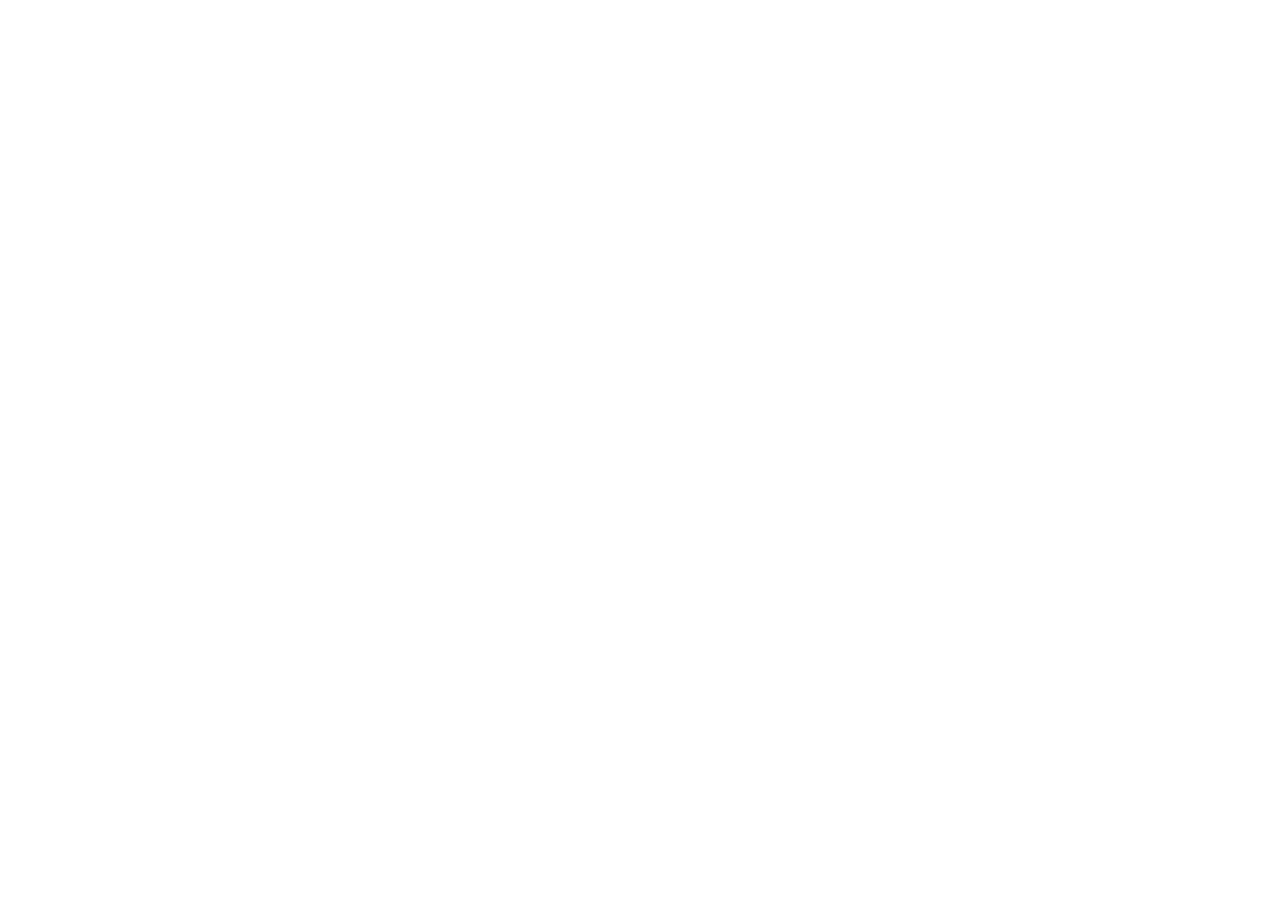
==== static/index.html @ f9558fd7 "first commit" ====
<!DOCTYPE html>
<html lang="en">
    <head>
        <meta charset="UTF-8">
        <meta http-equiv="X-UA-Compatible" content="IE=edge">
        <meta name="viewport" content="width=device-width, initial-scale=1.0">
        <title>Document</title>
    </head>
    <body>
        
    </body>
</html>
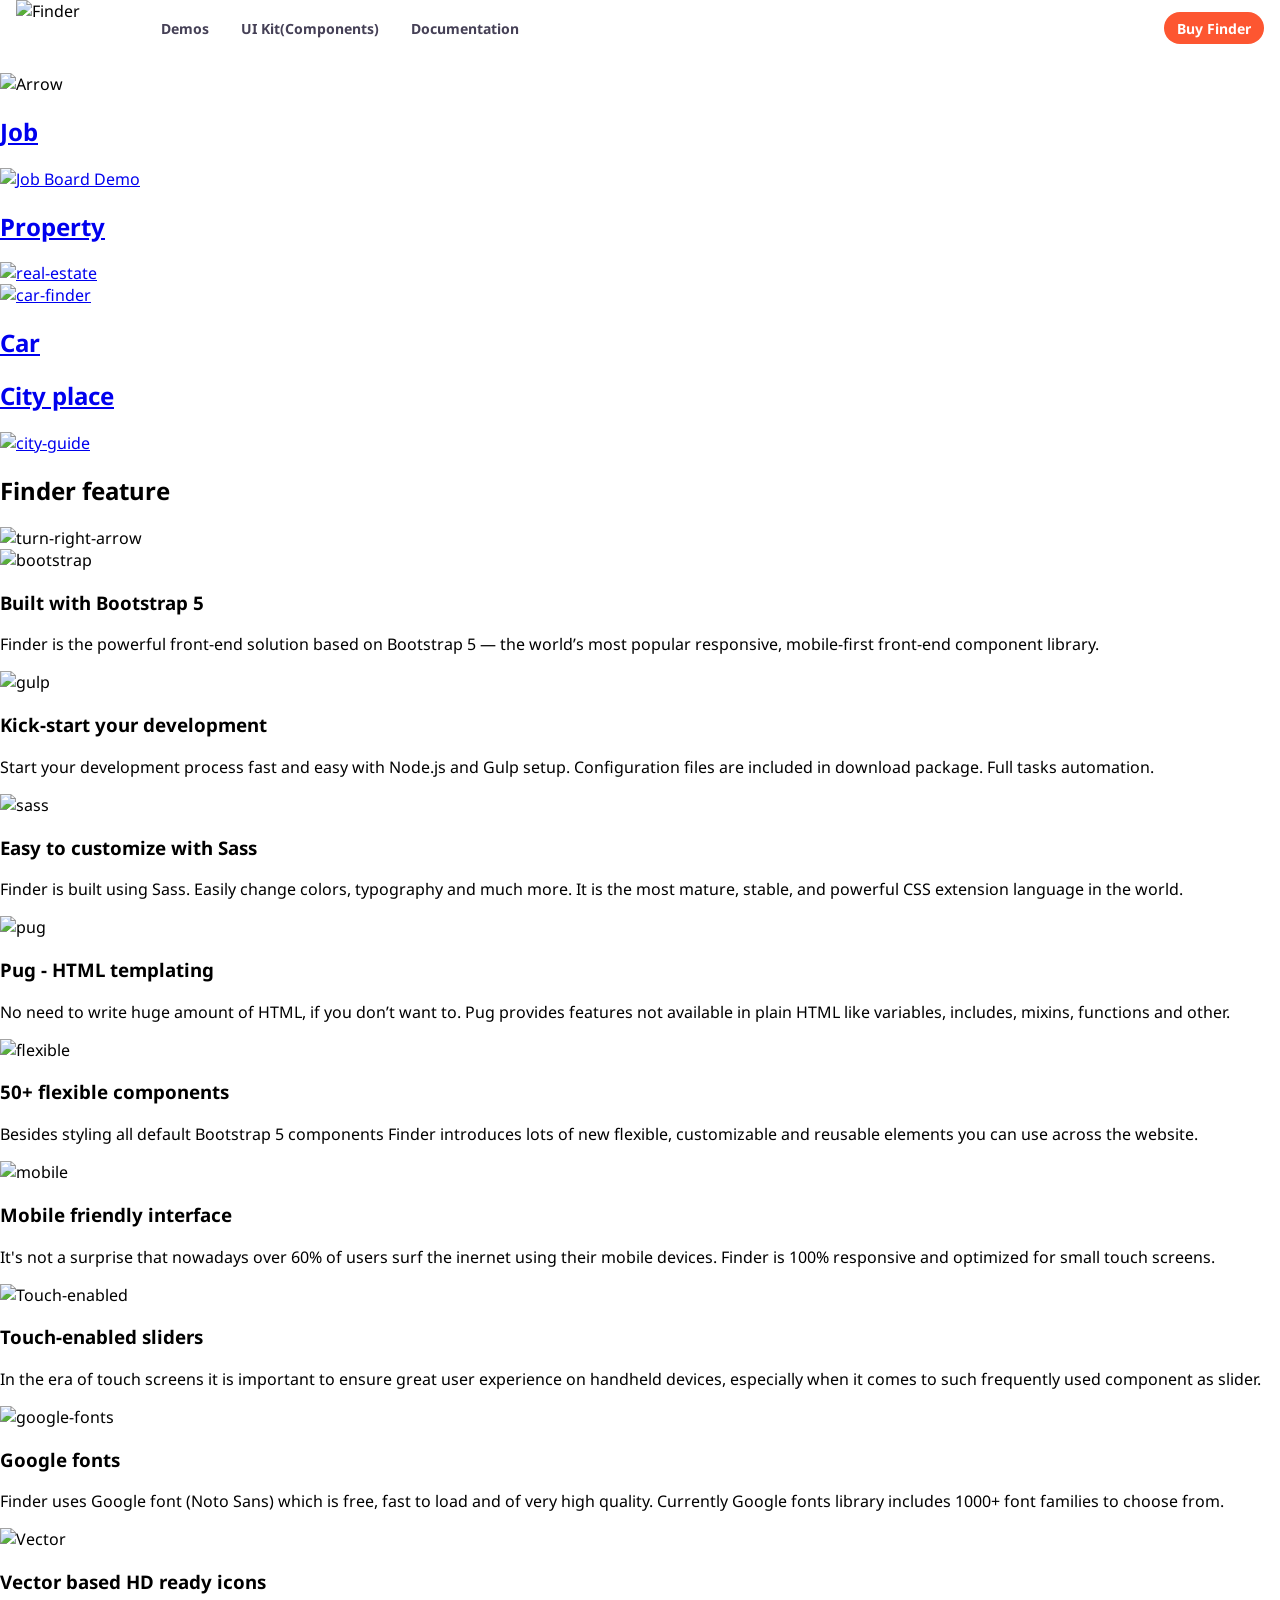
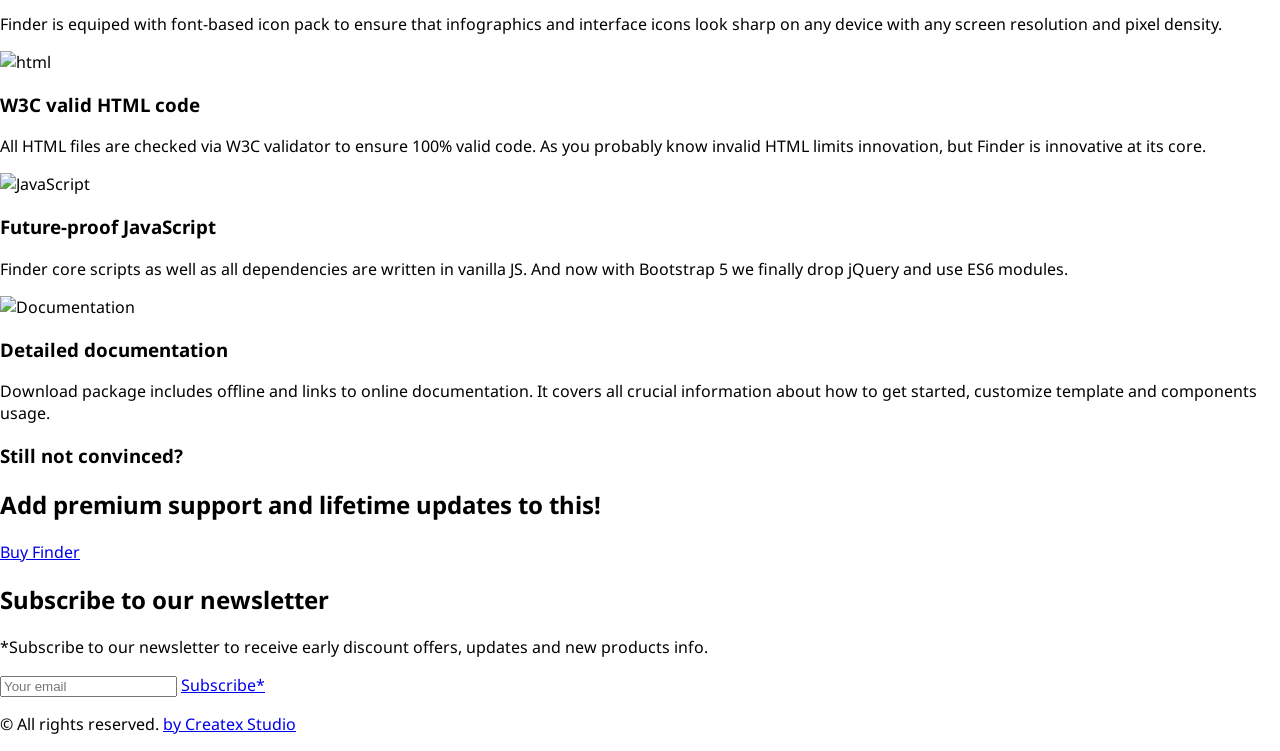
==== commit 05791435: "nav set-up" ====
--- a/static/index.html
+++ b/static/index.html
@@ -4,9 +4,231 @@
         <meta charset="UTF-8">
         <meta http-equiv="X-UA-Compatible" content="IE=edge">
         <meta name="viewport" content="width=device-width, initial-scale=1.0">
-        <title>Document</title>
+        <link rel="preconnect" href="https://fonts.googleapis.com">
+        <link rel="preconnect" href="https://fonts.gstatic.com" crossorigin>
+        <link href="https://fonts.googleapis.com/css2?family=Noto+Sans:ital,wght@0,400;0,700;1,400;1,700&display=swap" rel="stylesheet">
+        <script src="https://kit.fontawesome.com/ac881f5f39.js" crossorigin="anonymous"></script>
+        <link rel="stylesheet" href="style.css">
+        <script src="script\finder.js"></script>
+        <title>finder.createx.studio</title>
     </head>
     <body>
-        
+        <header>
+            <img class="d-block" src="https://finder.createx.studio/img/logo/logo-dark.svg" width="116" alt="Finder">
+            <nav>
+                <ul>
+                    <li>
+                        <a href="#">Demos</a>
+                    </li>
+
+                    <li>
+                        <a href="#">UI Kit(Components)</a>
+                    </li>
+
+                    <li>
+                        <a href="#">Documentation</a>
+                    </li>
+                </ul>
+                <a class="finder-btn" href="#"><i class="fa fa-shopping-cart"></i> Buy Finder</a>
+            </nav>
+        </header>
+        <main>
+            <section>
+                <h1>
+                    Find your ideal
+                </h1>
+                <div>
+                    <img src="https://finder.createx.studio/img/intro/swirly-arrow.svg" width="120" alt="Arrow">
+                </div>
+                <a href="#">
+                    <div>
+                        <h2><i class="fa fa-briefcase"></i> Job</h2>
+                        <div>
+                            <img src="https://finder.createx.studio/img/intro/demos/job-board.png" alt="Job Board Demo">
+                        </div>
+                    </div>
+                </a>
+            
+                <a href="#">
+                    <div>
+                        <h2><i class="fa fa-building"></i> Property</h2>
+                        <div>
+                            <img src="https://finder.createx.studio/img/intro/demos/real-estate.png" alt="real-estate">
+                        </div>
+                    </div>
+                </a>
+
+                <a href="#">
+                    <div>
+                        <div>
+                            <img src="https://finder.createx.studio/img/intro/demos/car-finder.png" alt="car-finder">
+                        </div>
+                        <h2><i class="fa fa-car-side"></i> Car</h2>
+                    </div>
+                </a>
+
+                <a href="#">
+                    <div>
+                        <h2><i class="fa fa-map-marker-alt"></i> City place</h2>
+                        <div>
+                            <img src="https://finder.createx.studio/img/intro/demos/city-guide.png" alt="city-guide">
+                        </div>
+                    </div>
+                </a>
+            </section>
+
+            <section>
+                <div>
+                    <h2>Finder feature</h2>
+                    <img src="https://finder.createx.studio/img/intro/turn-right-arrow.svg" alt="turn-right-arrow">
+                </div>
+
+                <div>
+                    <img src="https://finder.createx.studio/img/intro/features/bootstrap.png" alt="bootstrap">
+                    <h3>Built with Bootstrap 5</h3>
+                    <p>
+                        Finder is the powerful front-end solution based on Bootstrap 5 — 
+                        the world’s most popular responsive, mobile-first front-end component library.
+                    </p>
+                </div>
+
+                <div>
+                    <img src="https://finder.createx.studio/img/intro/features/gulp.png" alt="gulp">
+                    <h3>Kick-start your development</h3>
+                    <p>
+                        Start your development process fast and easy with Node.js and 
+                        Gulp setup. Configuration files are included in download package. 
+                        Full tasks automation.
+                    </p>
+                </div>
+
+                <div>
+                    <img src="https://finder.createx.studio/img/intro/features/sass.png" alt="sass">
+                    <h3>Easy to customize with Sass</h3>
+                    <p>
+                        Finder is built using Sass. Easily change colors, 
+                        typography and much more. It is the most mature, stable, and 
+                        powerful CSS extension language in the world.
+                    </p>
+                </div>
+
+                <div>
+                    <img src="https://finder.createx.studio/img/intro/features/pug.png" alt="pug">
+                    <h3>Pug - HTML templating</h3>
+                    <p>
+                        No need to write huge amount of HTML, if you don’t want to. 
+                        Pug provides features not 
+                        available in plain HTML like variables, includes, mixins, functions and other.
+                    </p>
+                </div>
+
+                <div>
+                    <img src="https://finder.createx.studio/img/intro/features/components.png" alt="flexible">
+                    <h3>50+ flexible components</h3>
+                    <p>
+                        Besides styling all default Bootstrap 5 components Finder 
+                        introduces lots of new flexible, 
+                        customizable and reusable elements you can use across the website.
+                    </p>
+                </div>
+
+                <div>
+                    <img src="https://finder.createx.studio/img/intro/features/mobile.png" alt="mobile">
+                    <h3>Mobile friendly interface</h3>
+                    <p>
+                        It's not a surprise that nowadays over 60% of users surf the inernet using their mobile devices. 
+                        Finder is 100% responsive and optimized for small touch screens.
+                    </p>
+                </div>
+
+                <div>
+                    <img src="https://finder.createx.studio/img/intro/features/touch.png" alt="Touch-enabled">
+                    <h3>Touch-enabled sliders</h3>
+                    <p>
+                        In the era of touch screens it is important to 
+                        ensure great user experience on handheld devices, 
+                        especially when it comes to such frequently used component as slider.
+                    </p>
+                </div>
+
+                <div>
+                    <img src="https://finder.createx.studio/img/intro/features/google-fonts.png" alt="google-fonts">
+                    <h3>Google fonts</h3>
+                    <p>
+                        Finder uses Google font (Noto Sans) which is free, fast to load and of very high quality. 
+                        Currently Google fonts library includes 1000+ font families to choose from.
+                    </p>
+                </div>
+
+                <div>
+                    <img src="https://finder.createx.studio/img/intro/features/vector.png" alt="Vector">
+                    <h3>Vector based HD ready icons</h3>
+                    <p>
+                        Finder is equiped with font-based icon pack to ensure that 
+                        infographics and interface icons look sharp on any device with any 
+                        screen resolution and pixel density.
+                    </p>
+                </div>
+
+                <div>
+                    <img src="https://finder.createx.studio/img/intro/features/html.png" alt="html">
+                    <h3>W3C valid HTML code</h3>
+                    <p>
+                        All HTML files are checked via W3C validator to ensure 100% valid code. 
+                        As you probably know invalid HTML limits innovation, 
+                        but Finder is innovative at its core.
+                    </p>
+                </div>
+
+                <div>
+                    <img src="https://finder.createx.studio/img/intro/features/js.png" alt="JavaScript">
+                    <h3>Future-proof JavaScript</h3>
+                    <p>
+                        Finder core scripts as well as all dependencies are written in vanilla JS. 
+                        And now with Bootstrap 5 we finally drop jQuery and use ES6 modules.
+                    </p>
+                </div>
+
+                <div>
+                    <img src="https://finder.createx.studio/img/intro/features/docs.png" alt="Documentation">
+                    <h3>Detailed documentation</h3>
+                    <p>
+                        Download package includes offline and links to online documentation. 
+                        It covers all crucial information about how to get started, 
+                        customize template and components usage.
+                    </p>
+                </div>
+            </section>
+            <div>
+                <h3>
+                    Still not convinced?
+                </h3>
+                <h2>
+                    Add premium support and lifetime updates to this!
+                </h2>
+                <a href="#">
+                    Buy Finder
+                </a>
+            </div>
+        </main>
+        <footer>
+            <div>
+                <h2>
+                    Subscribe to our newsletter
+                </h2>
+                <p>
+                    *Subscribe to our newsletter to receive early discount offers, 
+                    updates and new products info.
+                </p>
+                <div>
+                    <i class="fi-mail"></i>
+                    <input type="email" placeholder="Your email">
+                    <a href="#">Subscribe*</a>
+                </div>
+                <p>
+                    © All rights reserved. <a href="#">by Createx Studio</a> 
+                </p>
+            </div>
+        </footer>
     </body>
 </html>
--- a/static/style.css
+++ b/static/style.css
@@ -0,0 +1,61 @@
+html {
+  font-family: "Noto Sans", sans-serif;
+}
+
+body {
+  margin: 0;
+}
+
+header {
+  width: 100%;
+  height: 3.5rem;
+  display: flex;
+  background-color: white;
+  top: 0;
+  position: fixed;
+}
+
+header .d-block {
+  margin-left: 1rem;
+}
+
+nav {
+  width: inherit;
+  height: inherit;
+  display: flex;
+  justify-content: space-between;
+  align-items: center;
+}
+
+nav ul {
+  list-style: none;
+  display: flex;
+  flex-direction: row;
+  align-items: center;
+  margin-bottom: 0;
+  margin-top: 0;
+  gap: 2rem;
+}
+
+nav li {
+  text-decoration: none;
+  font-size: .875rem;
+  font-weight: bold;
+}
+
+nav li a {
+  text-decoration: none;
+  color: #454056;
+}
+
+nav .finder-btn {
+  text-decoration: none;
+  margin-right: 1rem;
+  border: 0px solid;
+  background-color: #fd5631;
+  color: white;
+  padding: 0.4rem 0.8rem;
+  border-radius: 1rem;
+  font-size: 0.875rem;
+  font-weight: bold;
+}
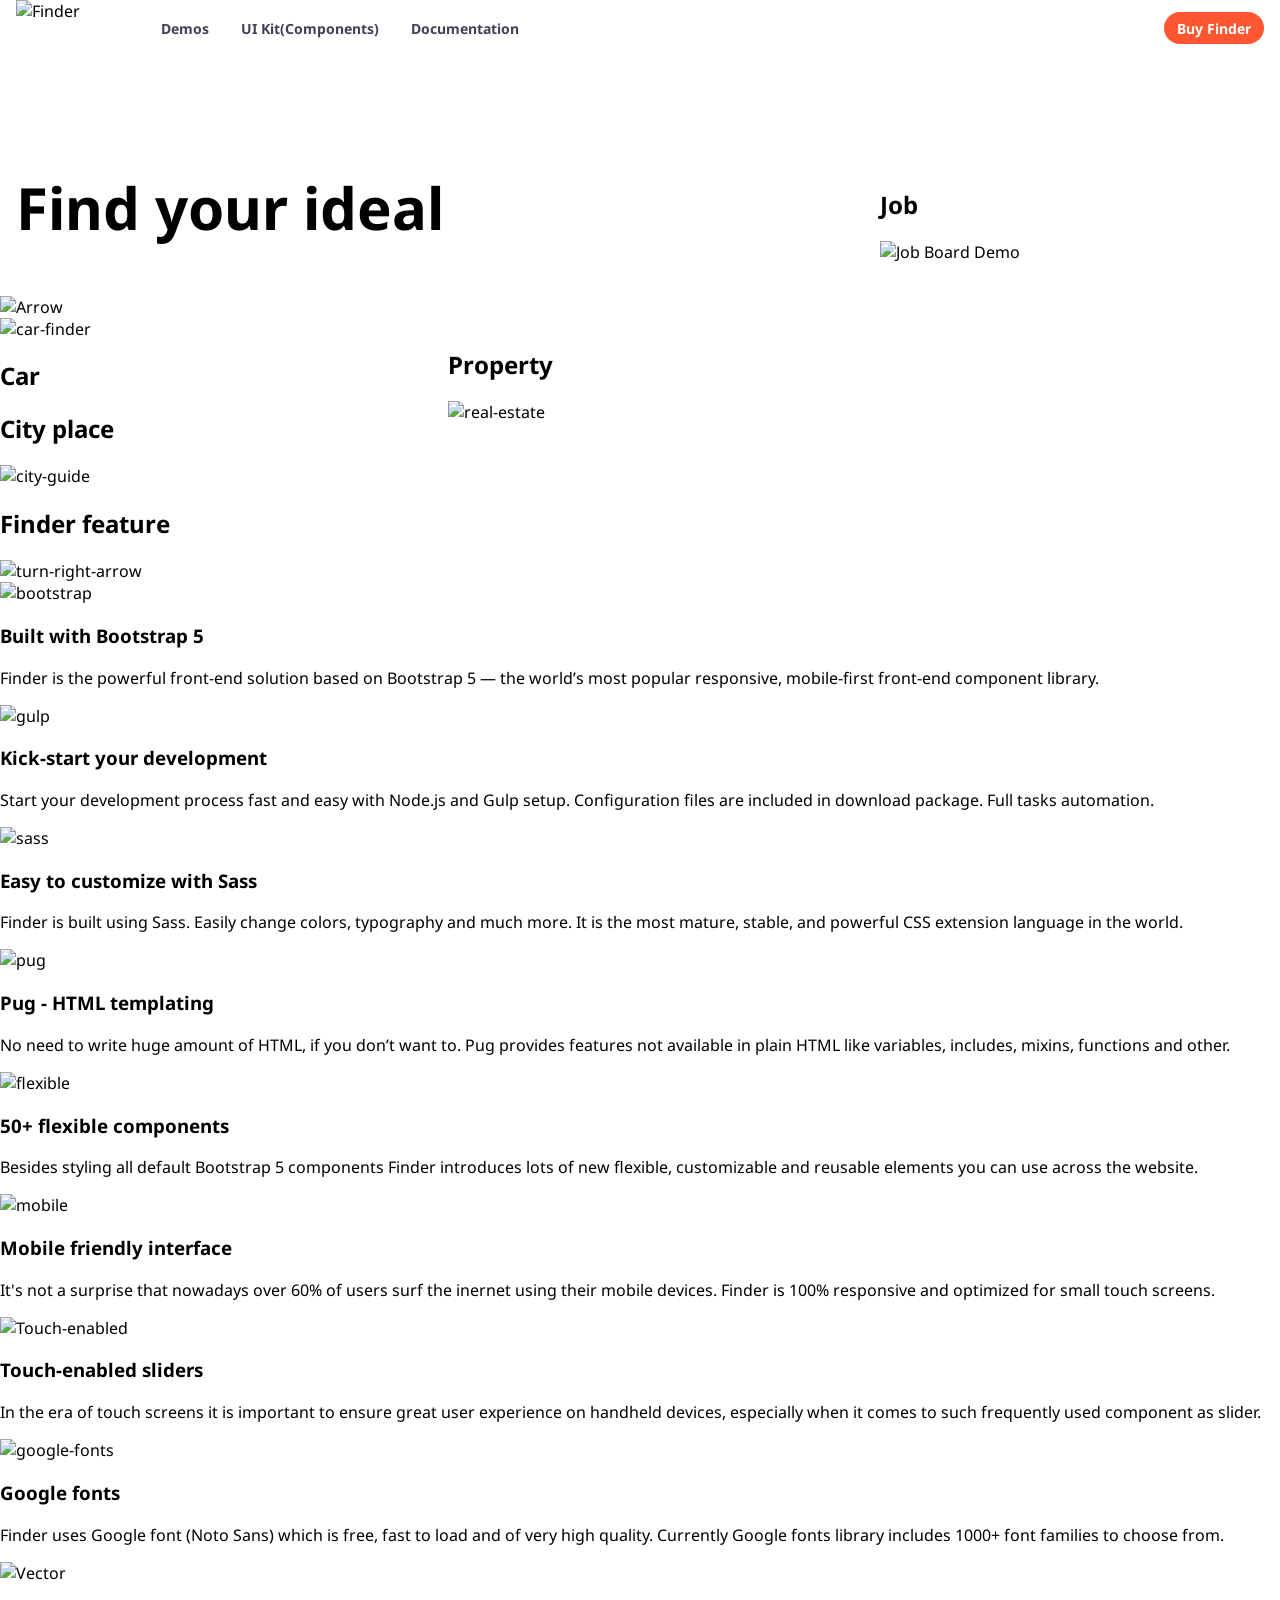
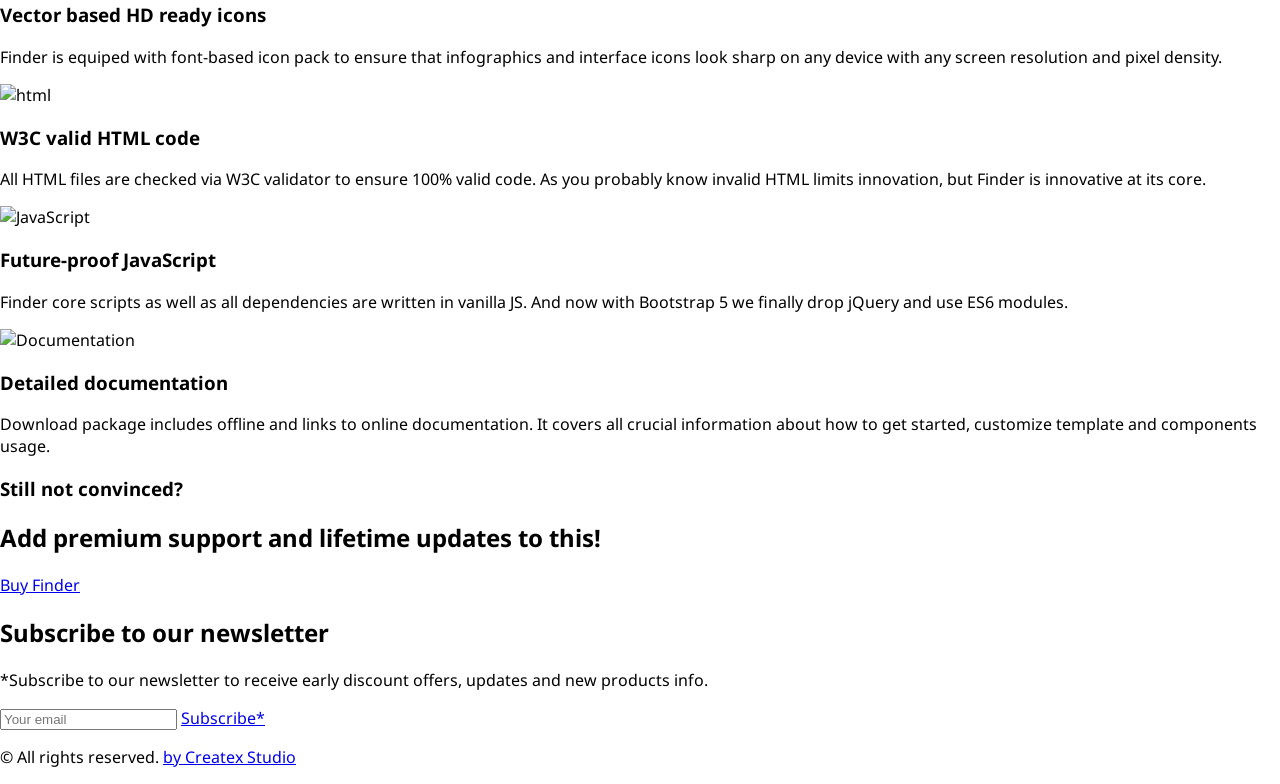
==== commit 3f0c2be1: "layout work" ====
--- a/static/index.html
+++ b/static/index.html
@@ -33,48 +33,48 @@
             </nav>
         </header>
         <main>
-            <section>
-                <h1>
-                    Find your ideal
-                </h1>
-                <div>
-                    <img src="https://finder.createx.studio/img/intro/swirly-arrow.svg" width="120" alt="Arrow">
-                </div>
-                <a href="#">
+            <section class="features">
+               
+
+                <div class="top">
                     <div>
+                        <h1>
+                            Find your ideal
+                        </h1>
+                        <img src="https://finder.createx.studio/img/intro/swirly-arrow.svg" width="120" alt="Arrow">
+                    </div>
+                    
+                    
+                    <div class="card" id="card-relative">
                         <h2><i class="fa fa-briefcase"></i> Job</h2>
                         <div>
                             <img src="https://finder.createx.studio/img/intro/demos/job-board.png" alt="Job Board Demo">
                         </div>
-                    </div>
-                </a>
+
+                        <div class="card" id="card-absolute">
+                            <h2><i class="fa fa-building"></i> Property</h2>
+                            <div>
+                                <img src="https://finder.createx.studio/img/intro/demos/real-estate.png" alt="real-estate">
+                            </div>
+                        </div>
+                    </div>
+
+                </div>
+
+                <div class="card">
+                    <div>
+                        <img src="https://finder.createx.studio/img/intro/demos/car-finder.png" alt="car-finder">
+                    </div>
+                    <h2><i class="fa fa-car-side"></i> Car</h2>
+                </div>
             
-                <a href="#">
+                <div class="card">
+                    <h2><i class="fa fa-map-marker-alt"></i> City place</h2>
                     <div>
-                        <h2><i class="fa fa-building"></i> Property</h2>
-                        <div>
-                            <img src="https://finder.createx.studio/img/intro/demos/real-estate.png" alt="real-estate">
-                        </div>
-                    </div>
-                </a>
-
-                <a href="#">
-                    <div>
-                        <div>
-                            <img src="https://finder.createx.studio/img/intro/demos/car-finder.png" alt="car-finder">
-                        </div>
-                        <h2><i class="fa fa-car-side"></i> Car</h2>
-                    </div>
-                </a>
-
-                <a href="#">
-                    <div>
-                        <h2><i class="fa fa-map-marker-alt"></i> City place</h2>
-                        <div>
-                            <img src="https://finder.createx.studio/img/intro/demos/city-guide.png" alt="city-guide">
-                        </div>
-                    </div>
-                </a>
+                        <img src="https://finder.createx.studio/img/intro/demos/city-guide.png" alt="city-guide">
+                    </div>
+                </div>
+
             </section>
 
             <section>
--- a/static/style.css
+++ b/static/style.css
@@ -13,6 +13,7 @@
   background-color: white;
   top: 0;
   position: fixed;
+  z-index: 999;
 }
 
 header .d-block {
@@ -59,3 +60,40 @@
   font-size: 0.875rem;
   font-weight: bold;
 }
+
+.features {
+  margin-top: 3.5rem;
+}
+
+.features h1 {
+  font-weight: 700;
+  font-size: calc(1.475rem + 2.7vw);
+  padding-top: 4rem;
+  padding-left: 1rem;
+}
+
+.features .top {
+  display: flex;
+  flex-direction: row;
+  justify-content: space-between;
+}
+
+.features .card {
+  width: 25rem;
+}
+
+.features .card img {
+  width: 100%;
+}
+
+.features #card-relative {
+  position: relative;
+  padding-top: 7rem;
+}
+
+.features #card-absolute {
+  width: 31rem !important;
+  position: absolute;
+  top: 17rem;
+  right: 21rem;
+}
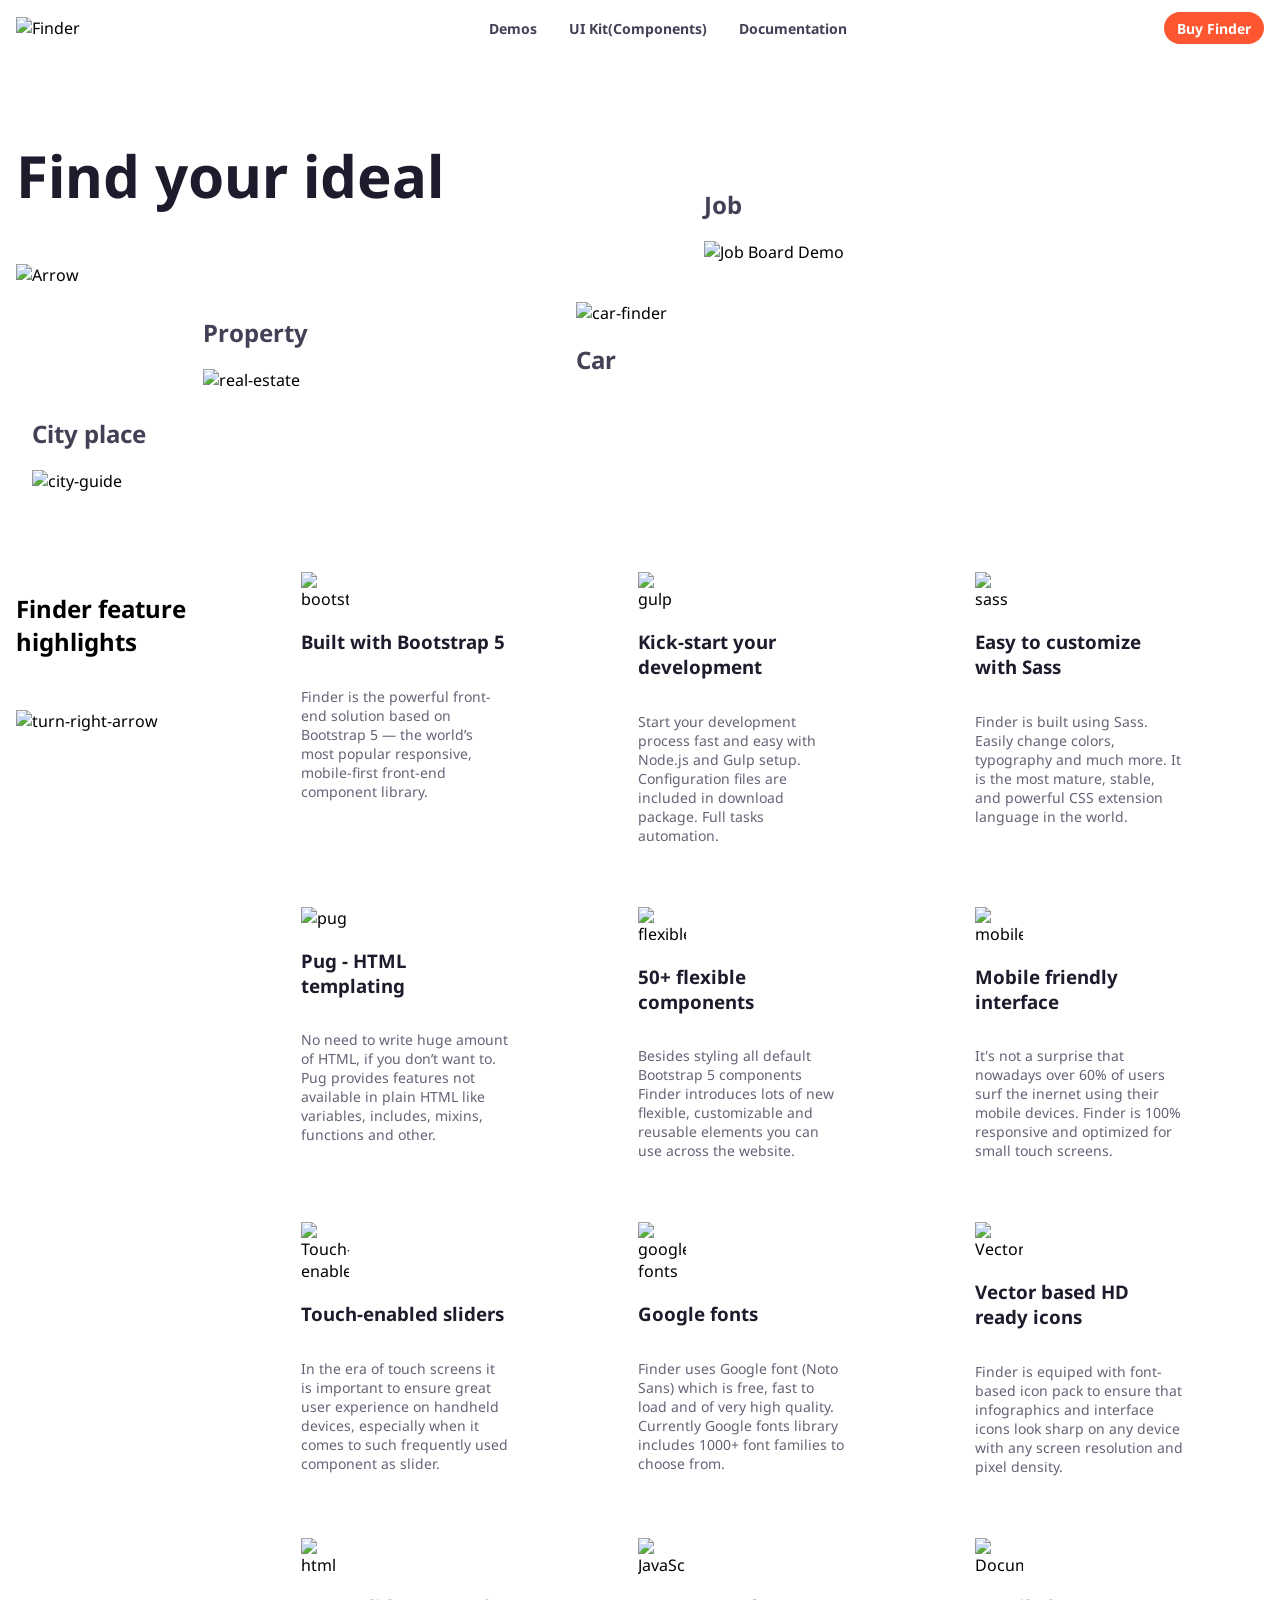
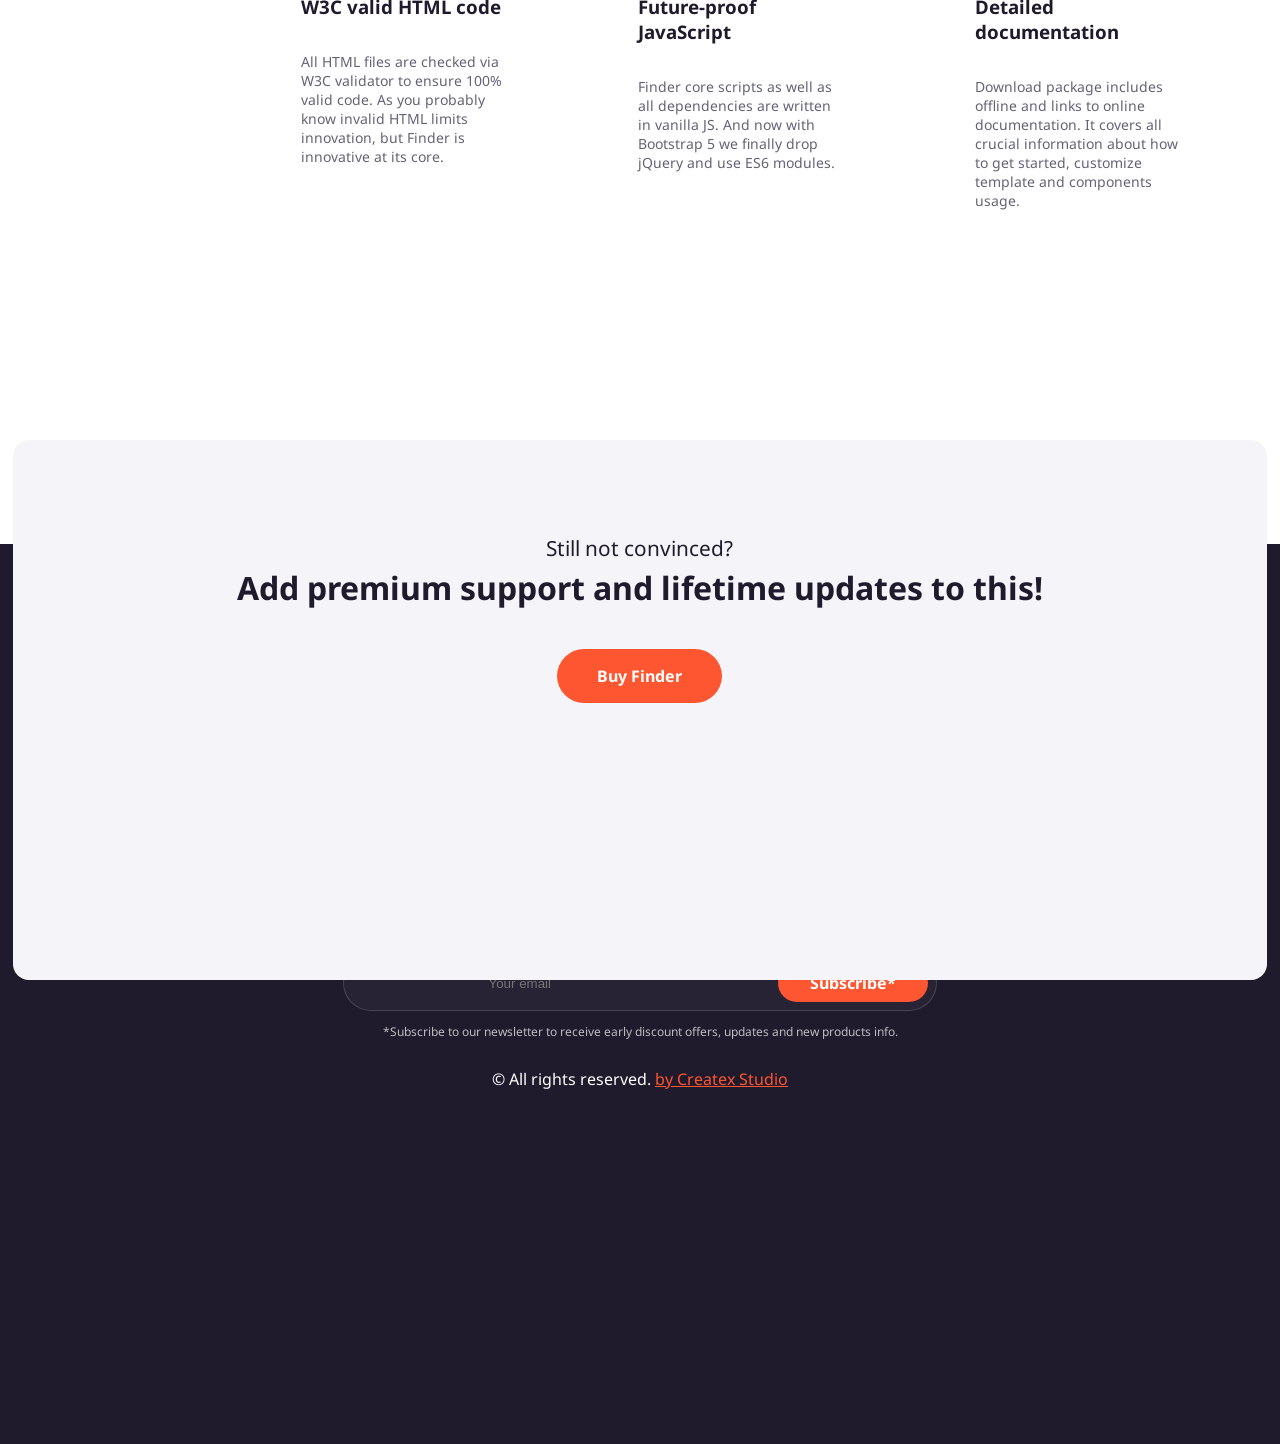
==== commit bbe99c34: "layout work completed" ====
--- a/static/index.html
+++ b/static/index.html
@@ -14,8 +14,8 @@
     </head>
     <body>
         <header>
-            <img class="d-block" src="https://finder.createx.studio/img/logo/logo-dark.svg" width="116" alt="Finder">
             <nav>
+                <img class="d-block" src="https://finder.createx.studio/img/logo/logo-dark.svg" width="116" alt="Finder">
                 <ul>
                     <li>
                         <a href="#">Demos</a>
@@ -34,10 +34,9 @@
         </header>
         <main>
             <section class="features">
-               
 
                 <div class="top">
-                    <div>
+                    <div class="title">
                         <h1>
                             Find your ideal
                         </h1>
@@ -58,17 +57,16 @@
                             </div>
                         </div>
                     </div>
-
-                </div>
-
-                <div class="card">
+                </div>
+
+                <div class="card" id="car">
                     <div>
                         <img src="https://finder.createx.studio/img/intro/demos/car-finder.png" alt="car-finder">
                     </div>
                     <h2><i class="fa fa-car-side"></i> Car</h2>
                 </div>
             
-                <div class="card">
+                <div class="card" id="city">
                     <h2><i class="fa fa-map-marker-alt"></i> City place</h2>
                     <div>
                         <img src="https://finder.createx.studio/img/intro/demos/city-guide.png" alt="city-guide">
@@ -77,13 +75,14 @@
 
             </section>
 
-            <section>
-                <div>
-                    <h2>Finder feature</h2>
+            <section class="feature-list">
+
+                <div class="ads-intro">
+                    <h2>Finder feature highlights</h2>
                     <img src="https://finder.createx.studio/img/intro/turn-right-arrow.svg" alt="turn-right-arrow">
                 </div>
 
-                <div>
+                <div class="ads">
                     <img src="https://finder.createx.studio/img/intro/features/bootstrap.png" alt="bootstrap">
                     <h3>Built with Bootstrap 5</h3>
                     <p>
@@ -92,7 +91,7 @@
                     </p>
                 </div>
 
-                <div>
+                <div class="ads">
                     <img src="https://finder.createx.studio/img/intro/features/gulp.png" alt="gulp">
                     <h3>Kick-start your development</h3>
                     <p>
@@ -102,7 +101,7 @@
                     </p>
                 </div>
 
-                <div>
+                <div class="ads">
                     <img src="https://finder.createx.studio/img/intro/features/sass.png" alt="sass">
                     <h3>Easy to customize with Sass</h3>
                     <p>
@@ -112,7 +111,7 @@
                     </p>
                 </div>
 
-                <div>
+                <div class="ads">
                     <img src="https://finder.createx.studio/img/intro/features/pug.png" alt="pug">
                     <h3>Pug - HTML templating</h3>
                     <p>
@@ -122,7 +121,7 @@
                     </p>
                 </div>
 
-                <div>
+                <div class="ads">
                     <img src="https://finder.createx.studio/img/intro/features/components.png" alt="flexible">
                     <h3>50+ flexible components</h3>
                     <p>
@@ -132,7 +131,7 @@
                     </p>
                 </div>
 
-                <div>
+                <div class="ads">
                     <img src="https://finder.createx.studio/img/intro/features/mobile.png" alt="mobile">
                     <h3>Mobile friendly interface</h3>
                     <p>
@@ -141,7 +140,7 @@
                     </p>
                 </div>
 
-                <div>
+                <div class="ads">
                     <img src="https://finder.createx.studio/img/intro/features/touch.png" alt="Touch-enabled">
                     <h3>Touch-enabled sliders</h3>
                     <p>
@@ -151,7 +150,7 @@
                     </p>
                 </div>
 
-                <div>
+                <div class="ads">
                     <img src="https://finder.createx.studio/img/intro/features/google-fonts.png" alt="google-fonts">
                     <h3>Google fonts</h3>
                     <p>
@@ -160,7 +159,7 @@
                     </p>
                 </div>
 
-                <div>
+                <div class="ads">
                     <img src="https://finder.createx.studio/img/intro/features/vector.png" alt="Vector">
                     <h3>Vector based HD ready icons</h3>
                     <p>
@@ -170,7 +169,7 @@
                     </p>
                 </div>
 
-                <div>
+                <div class="ads">
                     <img src="https://finder.createx.studio/img/intro/features/html.png" alt="html">
                     <h3>W3C valid HTML code</h3>
                     <p>
@@ -180,7 +179,7 @@
                     </p>
                 </div>
 
-                <div>
+                <div class="ads">
                     <img src="https://finder.createx.studio/img/intro/features/js.png" alt="JavaScript">
                     <h3>Future-proof JavaScript</h3>
                     <p>
@@ -189,7 +188,7 @@
                     </p>
                 </div>
 
-                <div>
+                <div class="ads">
                     <img src="https://finder.createx.studio/img/intro/features/docs.png" alt="Documentation">
                     <h3>Detailed documentation</h3>
                     <p>
@@ -199,33 +198,40 @@
                     </p>
                 </div>
             </section>
-            <div>
-                <h3>
-                    Still not convinced?
-                </h3>
-                <h2>
-                    Add premium support and lifetime updates to this!
-                </h2>
-                <a href="#">
-                    Buy Finder
-                </a>
-            </div>
+            
         </main>
         <footer>
-            <div>
+            <div class="overlay">
+                <div class="content">
+                    <h3>
+                        Still not convinced?
+                    </h3>
+                    <h2>
+                        Add premium support and lifetime updates to this!
+                    </h2>
+                    <a href="#">
+                        <i class="fa fa-shopping-cart"></i>  Buy Finder
+                    </a>
+                </div>
+                
+            </div>
+            <div class="footer-div">
                 <h2>
                     Subscribe to our newsletter
                 </h2>
-                <p>
+                
+                <span class="form">
+                    <i class="far fa-envelope"></i>
+                    <input type="email" placeholder="Your email">
+                    <a href="#">Subscribe*</a>
+                </span>
+
+                <p id="first-paragraph">
                     *Subscribe to our newsletter to receive early discount offers, 
                     updates and new products info.
                 </p>
-                <div>
-                    <i class="fi-mail"></i>
-                    <input type="email" placeholder="Your email">
-                    <a href="#">Subscribe*</a>
-                </div>
-                <p>
+
+                <p id="second-paragraph">
                     © All rights reserved. <a href="#">by Createx Studio</a> 
                 </p>
             </div>
--- a/static/style.css
+++ b/static/style.css
@@ -1,9 +1,18 @@
 html {
   font-family: "Noto Sans", sans-serif;
+  box-sizing: border-box;
 }
 
 body {
   margin: 0;
+}
+
+footer .overlay a, footer .footer-div .form a, nav .finder-btn {
+  border: 0px solid;
+  background-color: #fd5631;
+  color: white;
+  font-weight: bold;
+  text-decoration: none;
 }
 
 header {
@@ -50,15 +59,10 @@
 }
 
 nav .finder-btn {
-  text-decoration: none;
   margin-right: 1rem;
-  border: 0px solid;
-  background-color: #fd5631;
-  color: white;
   padding: 0.4rem 0.8rem;
   border-radius: 1rem;
   font-size: 0.875rem;
-  font-weight: bold;
 }
 
 .features {
@@ -68,8 +72,9 @@
 .features h1 {
   font-weight: 700;
   font-size: calc(1.475rem + 2.7vw);
-  padding-top: 4rem;
-  padding-left: 1rem;
+  padding-top: 2rem;
+  padding-left: 1rem;
+  color: #1f1b2d;
 }
 
 .features .top {
@@ -78,22 +83,181 @@
   justify-content: space-between;
 }
 
-.features .card {
-  width: 25rem;
+.features .top .title img {
+  padding-left: 1rem;
 }
 
 .features .card img {
   width: 100%;
+}
+
+.features .card i {
+  color: orangered !important;
+}
+
+.features .card h2 {
+  color: #454056;
 }
 
 .features #card-relative {
   position: relative;
   padding-top: 7rem;
+  width: 45%;
 }
 
 .features #card-absolute {
-  width: 31rem !important;
+  width: 110%;
   position: absolute;
-  top: 17rem;
-  right: 21rem;
-}
+  top: 15rem;
+  right: 77%;
+}
+
+.features #car {
+  float: right;
+  width: 55% !important;
+  padding-top: 1rem;
+}
+
+.features #city {
+  padding-left: 2rem;
+  padding-top: 7rem;
+  width: 40%;
+}
+
+.feature-list {
+  display: grid;
+  grid-template-columns: 21% auto auto auto;
+  grid-gap: 3rem 2rem;
+  padding-top: 5rem;
+  width: 100%;
+}
+
+.feature-list .ads {
+  display: flex;
+  flex-direction: column;
+  width: 13rem;
+}
+
+.feature-list .ads h3 {
+  color: #1F1B2D;
+}
+
+.feature-list .ads p {
+  color: #666276;
+  font-size: 14px;
+}
+
+.feature-list .ads img {
+  width: 3rem;
+}
+
+.feature-list .ads-intro {
+  grid-row: 1/5;
+}
+
+.feature-list .ads-intro h2 {
+  font-weight: 700;
+  padding-left: 1rem;
+}
+
+.feature-list .ads-intro img {
+  padding-left: 1rem;
+  padding-top: 2rem;
+}
+
+footer {
+  height: 100vh;
+  width: 100%;
+  background-color: #1F1B2D;
+  text-align: center;
+  color: white;
+  position: relative;
+  margin-top: 20rem;
+}
+
+footer .footer-div {
+  display: flex;
+  flex-direction: column;
+  justify-content: center;
+  padding-top: 35vh;
+  align-items: center;
+}
+
+footer .footer-div h2 {
+  font-size: 2rem;
+}
+
+footer .footer-div .form {
+  border: 1px solid;
+  border-radius: 2.5rem;
+  padding: 0.5rem;
+  width: 45%;
+  display: flex;
+  justify-content: space-between;
+  align-items: center;
+  background-color: rgba(255, 255, 255, 0.04);
+  border-color: rgba(255, 255, 255, 0.15);
+}
+
+footer .footer-div .form input {
+  padding: .5rem 3rem;
+  background-color: transparent;
+  border: none;
+}
+
+footer .footer-div .form i {
+  color: rgba(255, 255, 255, 0.15);
+  font-size: 1.375rem;
+  padding-left: 1rem;
+}
+
+footer .footer-div .form a {
+  padding: 0.5rem 2rem;
+  border-radius: 3rem;
+}
+
+footer .footer-div #first-paragraph {
+  font-size: 0.75rem;
+  opacity: .7;
+  width: 47%;
+}
+
+footer .footer-div #second-paragraph a {
+  color: #fd5631;
+  text-decoration: underline;
+}
+
+footer .overlay {
+  position: absolute;
+  background-color: #f5f4f8;
+  width: 98%;
+  margin-left: 1%;
+  height: 60%;
+  bottom: 29rem;
+  border-radius: 1rem;
+  line-height: 2.5rem;
+}
+
+footer .overlay h3 {
+  color: #1F1B2D;
+  font-size: 1.3rem;
+  font-weight: normal;
+  margin: 0;
+}
+
+footer .overlay h2 {
+  color: #1F1B2D;
+  font-size: 2rem;
+  margin-top: 0;
+  margin-bottom: 3rem;
+}
+
+footer .overlay a {
+  padding: 1rem 2.5rem;
+  border-radius: 5rem;
+  margin-top: 1rem;
+}
+
+footer .overlay .content {
+  padding-top: 7%;
+}
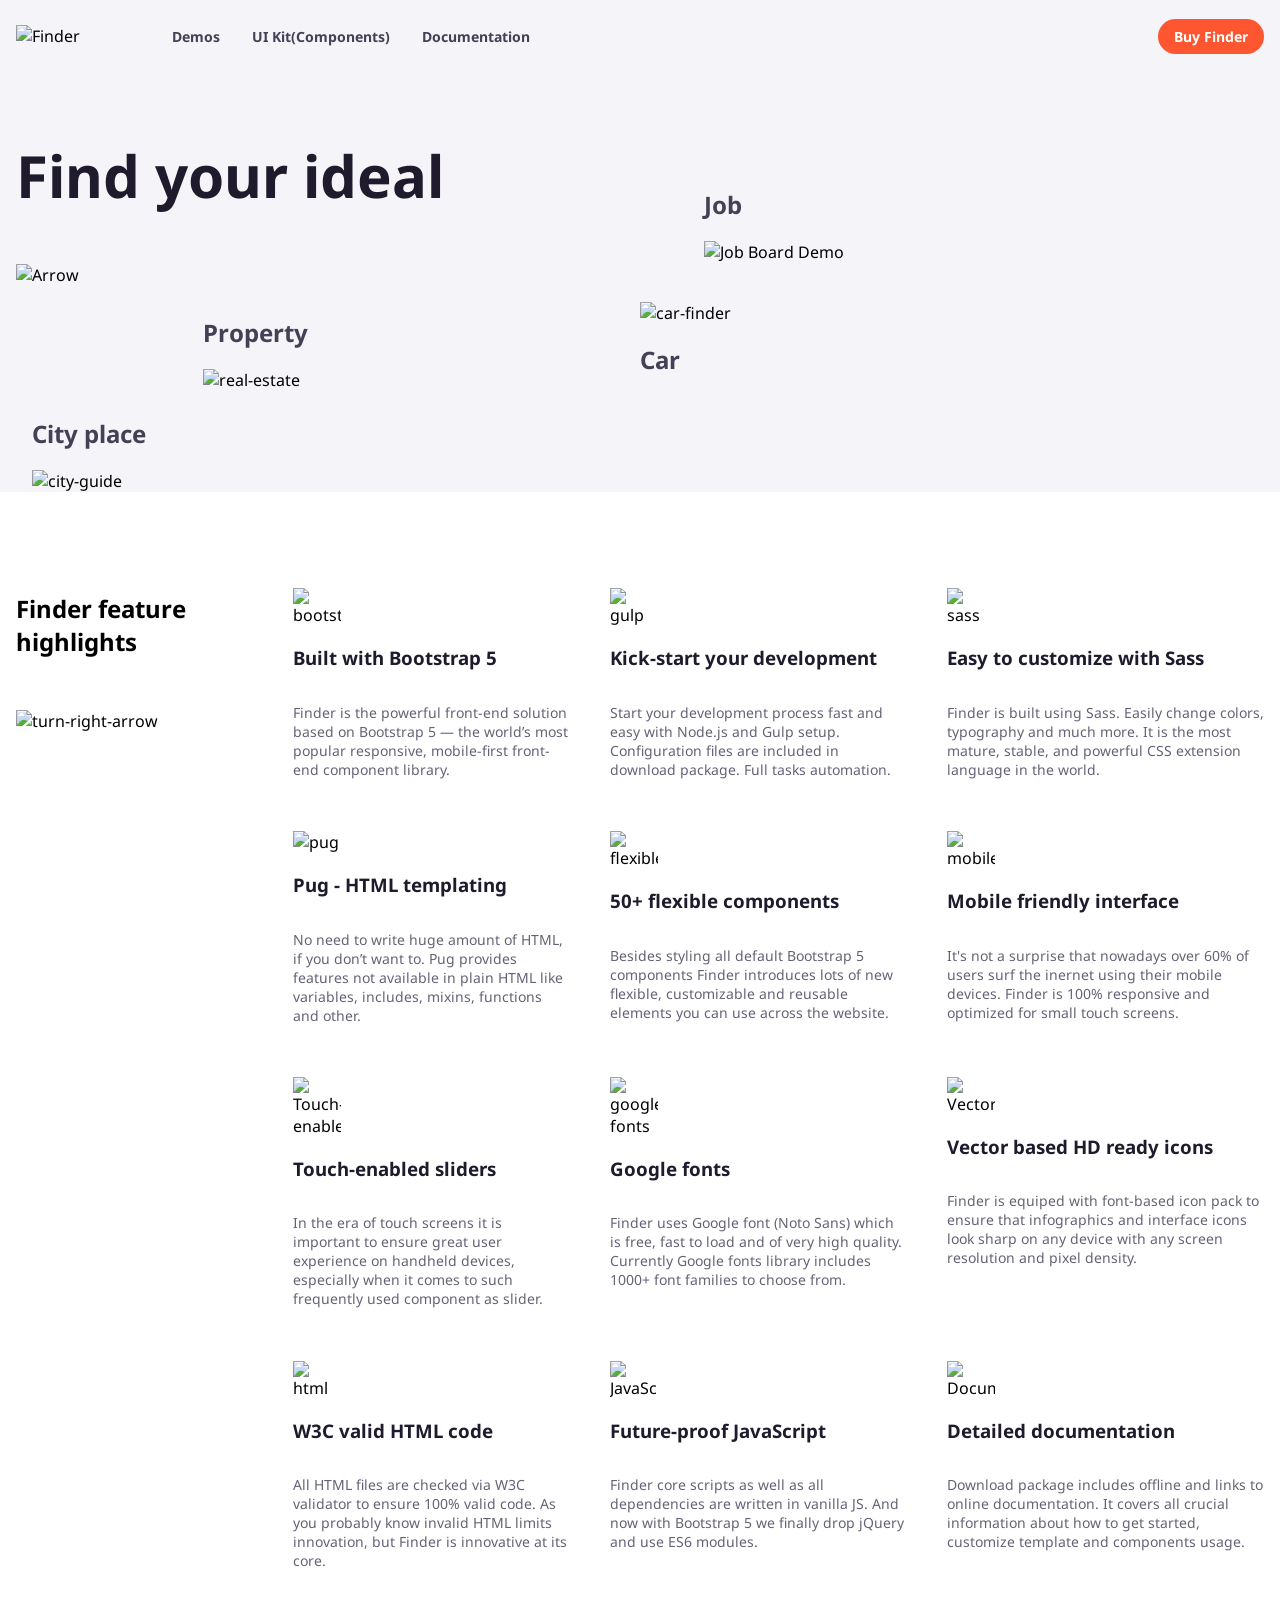
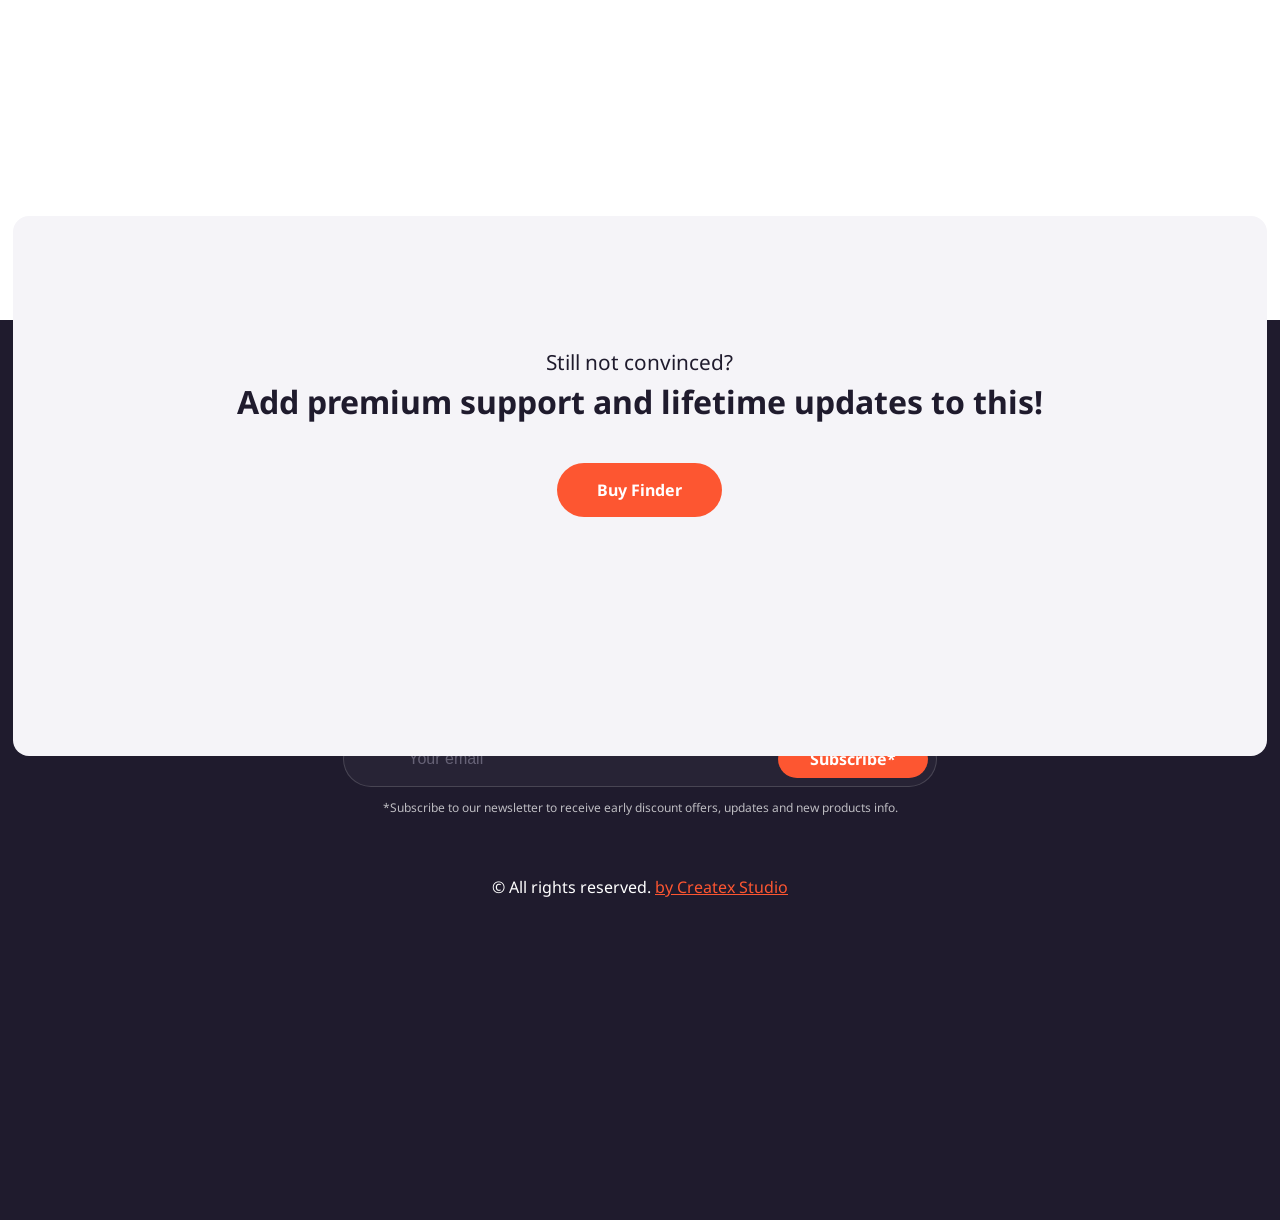
==== commit 0149609c: "desktop design implemented" ====
--- a/static/index.html
+++ b/static/index.html
@@ -9,7 +9,7 @@
         <link href="https://fonts.googleapis.com/css2?family=Noto+Sans:ital,wght@0,400;0,700;1,400;1,700&display=swap" rel="stylesheet">
         <script src="https://kit.fontawesome.com/ac881f5f39.js" crossorigin="anonymous"></script>
         <link rel="stylesheet" href="style.css">
-        <script src="script\finder.js"></script>
+        <script src="finder.js"></script>
         <title>finder.createx.studio</title>
     </head>
     <body>
@@ -17,8 +17,18 @@
             <nav>
                 <img class="d-block" src="https://finder.createx.studio/img/logo/logo-dark.svg" width="116" alt="Finder">
                 <ul>
-                    <li>
-                        <a href="#">Demos</a>
+                    <li class="with-drop">
+                        <a class="demos" href="#">Demos <i class="fa fa-chevron-down"></i></a>
+
+                        <div class="dropdown-content">
+                            <a href="#">Real Estate Demo</a>
+                            <hr>
+                            <a href="#">Car Finder Demo</a>
+                            <hr>
+                            <a href="#">Job Board Demo</a>
+                            <hr>
+                            <a href="#">City Guide Demo</a>
+                        </div>
                     </li>
 
                     <li>
@@ -34,7 +44,6 @@
         </header>
         <main>
             <section class="features">
-
                 <div class="top">
                     <div class="title">
                         <h1>
@@ -45,10 +54,13 @@
                     
                     
                     <div class="card" id="card-relative">
-                        <h2><i class="fa fa-briefcase"></i> Job</h2>
-                        <div>
-                            <img src="https://finder.createx.studio/img/intro/demos/job-board.png" alt="Job Board Demo">
+                        <div id="job-available">
+                            <h2><i class="fa fa-briefcase"></i> Job</h2>
+                            <div>
+                                <img src="https://finder.createx.studio/img/intro/demos/job-board.png" alt="Job Board Demo">
+                            </div>
                         </div>
+
 
                         <div class="card" id="card-absolute">
                             <h2><i class="fa fa-building"></i> Property</h2>
--- a/static/style.css
+++ b/static/style.css
@@ -1,6 +1,11 @@
 html {
   font-family: "Noto Sans", sans-serif;
   box-sizing: border-box;
+}
+
+html:not([data-scroll='0']) header {
+  background-color: #fff;
+  box-shadow: 0 0.125rem 0.125rem -0.125rem rgba(31, 27, 45, 0.08), 0 0.25rem 0.75rem rgba(31, 27, 45, 0.08);
 }
 
 body {
@@ -13,16 +18,23 @@
   color: white;
   font-weight: bold;
   text-decoration: none;
+  transition: color .2s ease-in-out,background-color  .2s ease-in-out,border-color  .2s ease-in-out,box-shadow .2s ease-in-out;
+}
+
+footer .overlay a:hover, footer .footer-div .form a:hover, nav .finder-btn:hover {
+  background-color: #fd390e;
+  box-shadow: 0 0.25rem 0.25rem 0.125rem rgba(253, 86, 49, 0.1), 0 0.375rem 0.75rem -0.125rem rgba(253, 86, 49, 0.4);
 }
 
 header {
   width: 100%;
-  height: 3.5rem;
-  display: flex;
-  background-color: white;
+  height: 4.5rem;
+  display: flex;
+  background-color: #f5f4f8;
   top: 0;
   position: fixed;
   z-index: 999;
+  transition: background-color .1s ease-in-out,box-shadow .1s ease-in-out;
 }
 
 header .d-block {
@@ -45,12 +57,41 @@
   margin-bottom: 0;
   margin-top: 0;
   gap: 2rem;
+  margin-right: auto;
 }
 
 nav li {
   text-decoration: none;
   font-size: .875rem;
   font-weight: bold;
+  position: relative;
+}
+
+nav li .dropdown-content {
+  display: none;
+  position: absolute;
+  background-color: #fff;
+  box-shadow: 0 0.125rem 0.125rem -0.125rem rgba(31, 27, 45, 0.08), 0 0.25rem 0.75rem rgba(31, 27, 45, 0.08);
+  z-index: 1;
+  width: 12rem;
+  padding-top: 0.5rem;
+  padding-bottom: 0.5rem;
+  border: 1px solid #efecf3;
+  border-radius: 0.75rem;
+  font-size: 0.875rem;
+  color: #666276;
+}
+
+nav li .dropdown-content a {
+  padding: 6px 16px;
+  text-decoration: none;
+  display: block;
+  transition: color .2s ease-in-out;
+}
+
+nav li .dropdown-content hr {
+  width: 90%;
+  color: rgba(205, 204, 209, 0.01);
 }
 
 nav li a {
@@ -58,15 +99,33 @@
   color: #454056;
 }
 
+nav li a i {
+  font-size: .7rem;
+  font-weight: normal;
+}
+
 nav .finder-btn {
   margin-right: 1rem;
-  padding: 0.4rem 0.8rem;
-  border-radius: 1rem;
+  padding: 0.5rem 1rem;
+  border-radius: 1.5rem;
   font-size: 0.875rem;
+}
+
+.dropdown-content a:hover {
+  color: orangered;
+}
+
+.with-drop:hover .dropdown-content {
+  display: block;
+}
+
+.with-drop:hover .demos {
+  color: orangered;
 }
 
 .features {
   margin-top: 3.5rem;
+  background-color: #f5f4f8;
 }
 
 .features h1 {
@@ -87,8 +146,14 @@
   padding-left: 1rem;
 }
 
+.features .card {
+  cursor: pointer;
+}
+
 .features .card img {
   width: 100%;
+  transition: transform .3s ease-in-out;
+  will-change: transform;
 }
 
 .features .card i {
@@ -97,6 +162,15 @@
 
 .features .card h2 {
   color: #454056;
+  transition: color .25s ease-in-out,background-color  .25s ease-in-out,box-shadow  .25s ease-in-out,border-color .25s ease-in-out;
+}
+
+.features .card #job-available:hover h2 {
+  color: orangered;
+}
+
+.features .card #job-available:hover img {
+  transform: scale(1.02, 1.02);
 }
 
 .features #card-relative {
@@ -110,12 +184,29 @@
   position: absolute;
   top: 15rem;
   right: 77%;
+  z-index: 10;
+}
+
+.features #card-absolute:hover h2 {
+  color: orangered;
+}
+
+.features #card-absolute:hover img {
+  transform: scale(1.02, 1.02);
 }
 
 .features #car {
   float: right;
-  width: 55% !important;
+  width: 50% !important;
   padding-top: 1rem;
+}
+
+.features #car:hover h2 {
+  color: orangered;
+}
+
+.features #car:hover img {
+  transform: scale(1.02, 1.02);
 }
 
 .features #city {
@@ -124,10 +215,18 @@
   width: 40%;
 }
 
+.features #city:hover h2 {
+  color: orangered;
+}
+
+.features #city:hover img {
+  transform: scale(1.02, 1.02);
+}
+
 .feature-list {
   display: grid;
   grid-template-columns: 21% auto auto auto;
-  grid-gap: 3rem 2rem;
+  grid-gap: 0.4rem 0.5rem;
   padding-top: 5rem;
   width: 100%;
 }
@@ -135,7 +234,10 @@
 .feature-list .ads {
   display: flex;
   flex-direction: column;
-  width: 13rem;
+  width: auto;
+  padding: 1rem;
+  border-radius: 0.75rem;
+  transition: border-color .2s ease-in-out,background-color  .2s ease-in-out,box-shadow .2s ease-in-out;
 }
 
 .feature-list .ads h3 {
@@ -149,6 +251,10 @@
 
 .feature-list .ads img {
   width: 3rem;
+}
+
+.feature-list .ads:hover {
+  box-shadow: 0 0.125rem 0.125rem -0.125rem rgba(31, 27, 45, 0.08), 0 0.25rem 0.75rem rgba(31, 27, 45, 0.08);
 }
 
 .feature-list .ads-intro {
@@ -200,14 +306,25 @@
 }
 
 footer .footer-div .form input {
-  padding: .5rem 3rem;
+  padding: 0;
+  outline-style: none;
+  border: none;
   background-color: transparent;
-  border: none;
+  padding-left: 1rem;
+  color: white;
+  width: 60%;
+  height: 2rem;
+}
+
+footer .footer-div .form input::placeholder {
+  font-size: 1rem;
+  color: #666276;
+  padding-top: 5px;
 }
 
 footer .footer-div .form i {
-  color: rgba(255, 255, 255, 0.15);
-  font-size: 1.375rem;
+  color: #666276;
+  font-size: 1rem;
   padding-left: 1rem;
 }
 
@@ -220,6 +337,10 @@
   font-size: 0.75rem;
   opacity: .7;
   width: 47%;
+}
+
+footer .footer-div #second-paragraph {
+  margin: 3rem;
 }
 
 footer .footer-div #second-paragraph a {
@@ -259,5 +380,65 @@
 }
 
 footer .overlay .content {
-  padding-top: 7%;
-}
+  padding-top: 10%;
+}
+
+@media screen and (max-width: 800px) {
+  .feature-list .ads-intro {
+    display: none;
+  }
+  .feature-list {
+    grid-template-columns: auto auto auto;
+  }
+  footer .overlay {
+    height: 45%;
+    bottom: 35rem;
+  }
+  footer .overlay h2 {
+    font-size: 1.5rem;
+  }
+}
+
+@media screen and (max-width: 700px) {
+  nav ul {
+    display: none;
+  }
+}
+
+@media screen and (max-width: 600px) {
+  .features {
+    display: flex;
+    flex-direction: column;
+    justify-content: space-between;
+  }
+  .features h1 {
+    text-align: center;
+  }
+  .feature-list {
+    grid-template-columns: auto auto;
+  }
+  .features .top .title img {
+    display: none;
+  }
+  .features #city {
+    width: 100%;
+    padding: 0;
+  }
+  .features #car {
+    width: 100% !important;
+    padding-top: 45rem;
+    padding-left: 10px;
+  }
+  .features #card-relative {
+    position: absolute;
+    width: 100%;
+  }
+  .features .card h2 {
+    text-align: center;
+  }
+  .features #card-absolute {
+    top: auto;
+    width: 100%;
+    right: auto;
+  }
+}
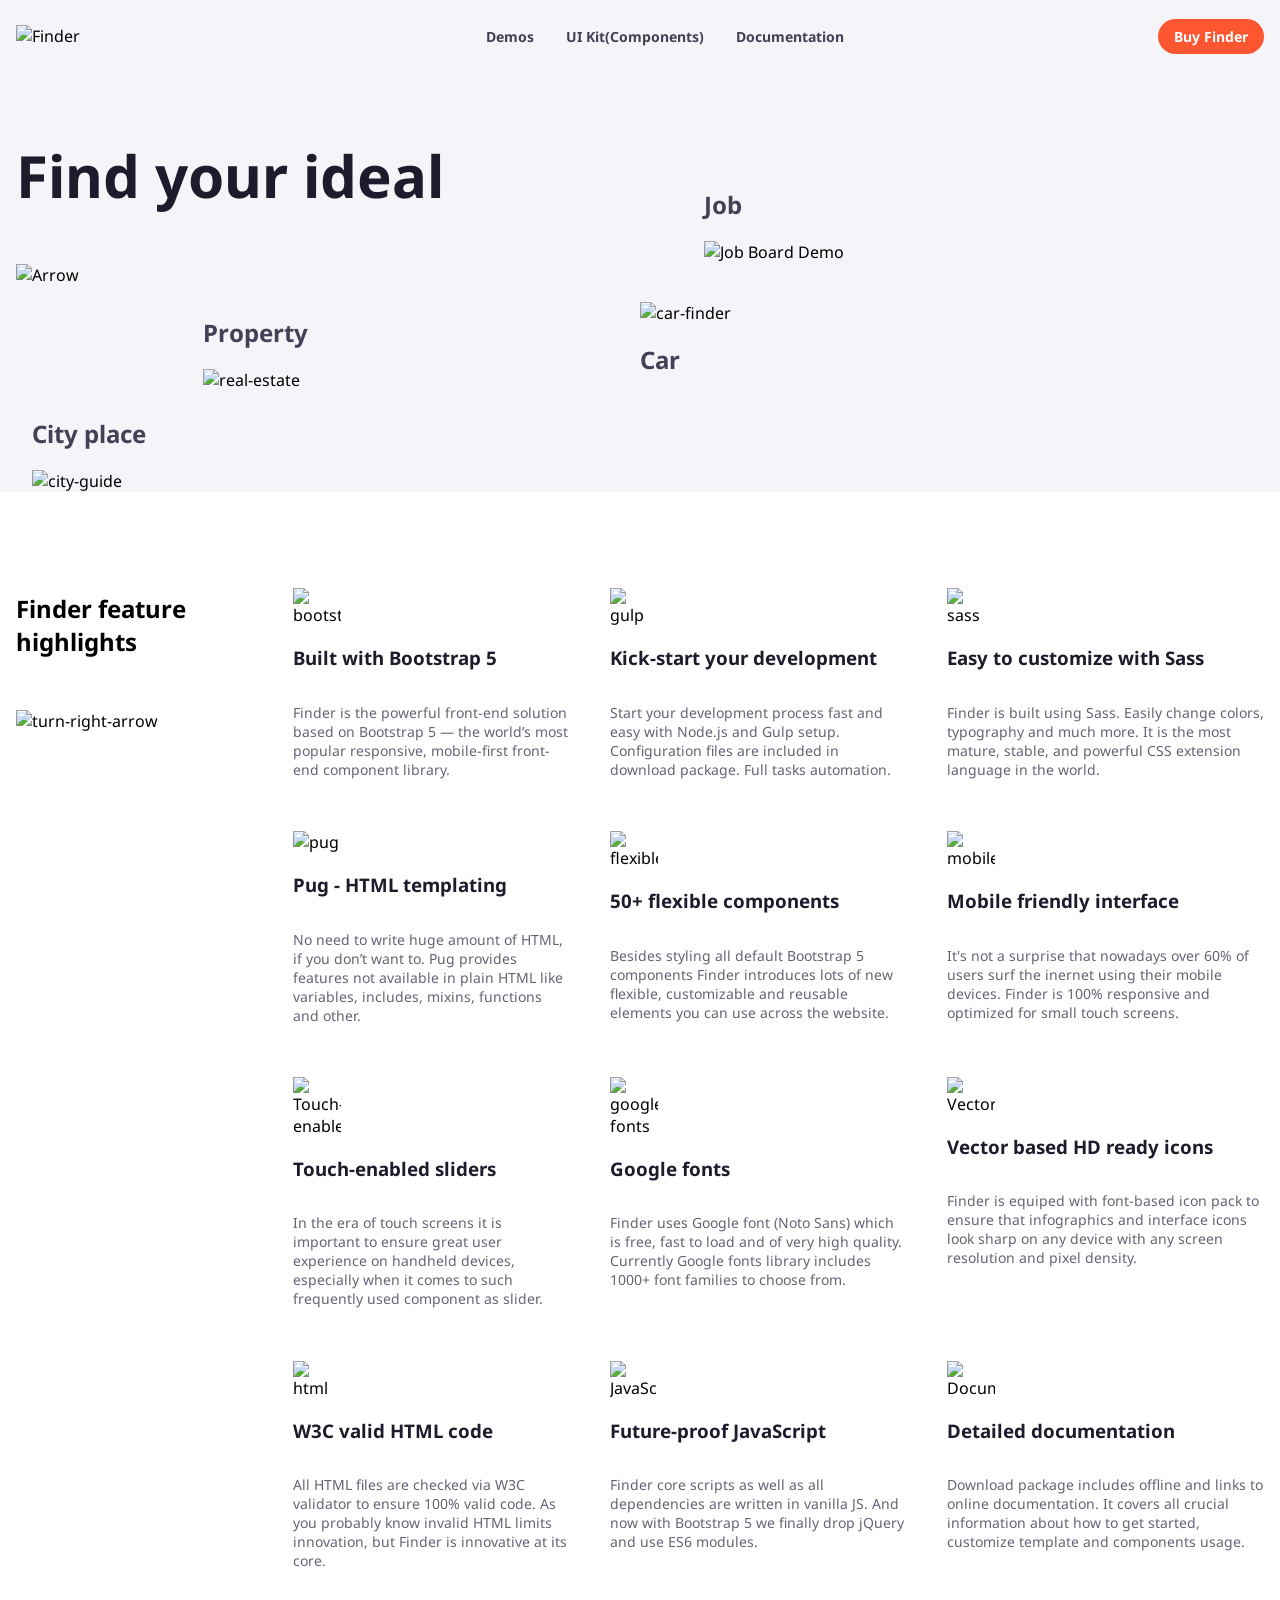
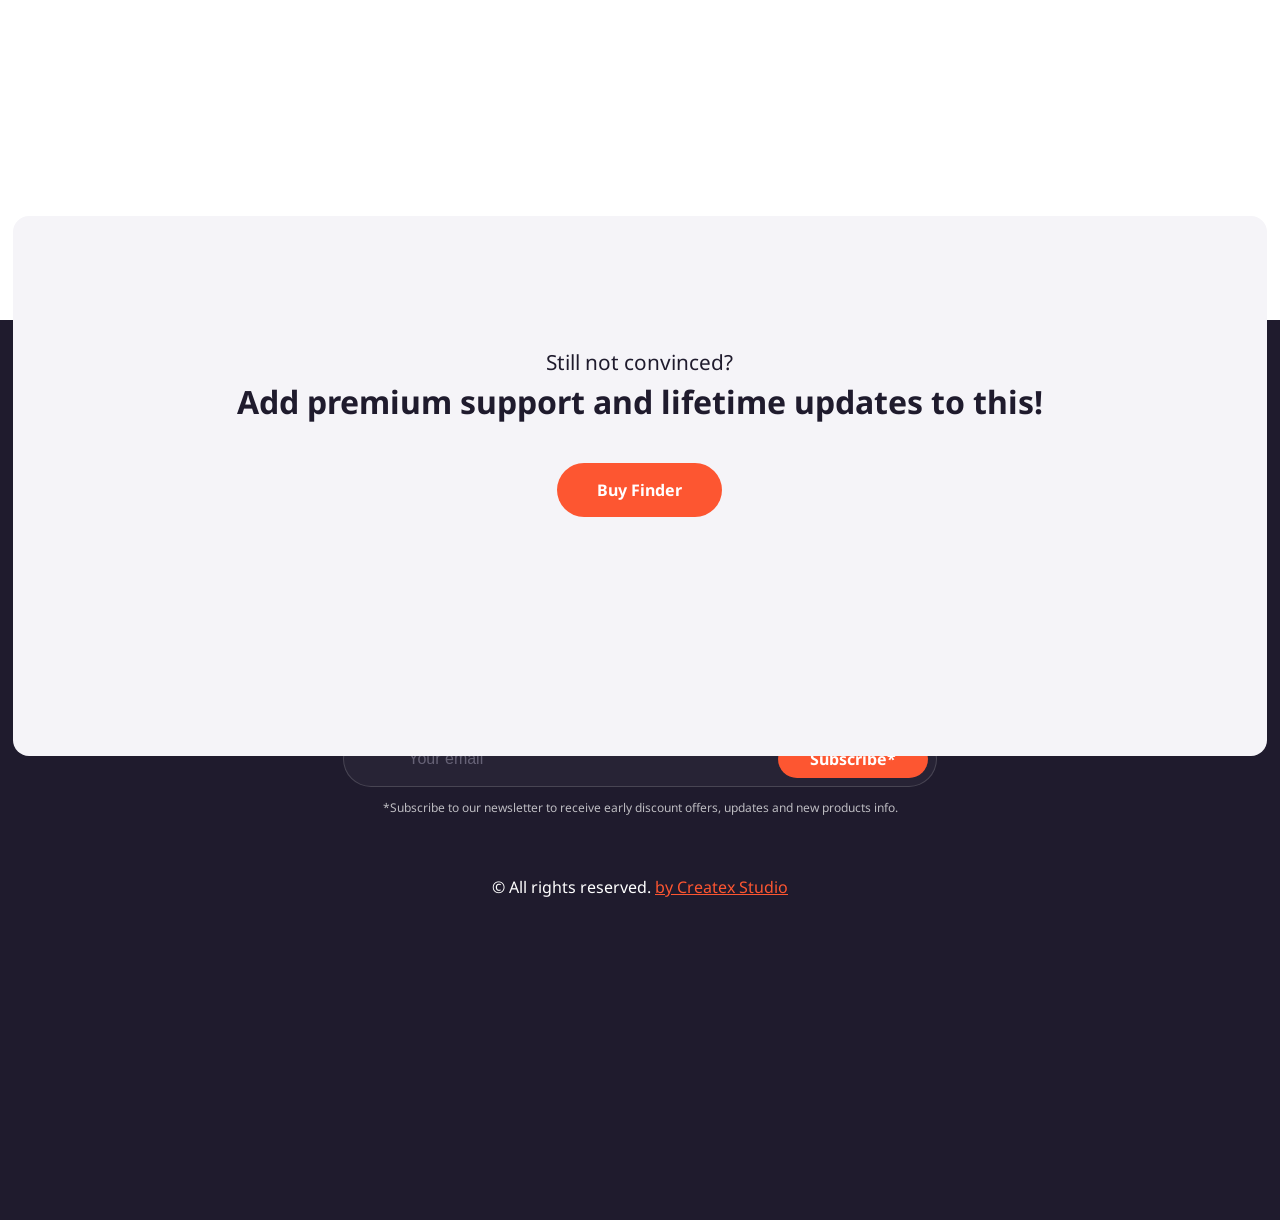
==== commit 7a88e1c2: "fixed bug" ====
--- a/static/index.html
+++ b/static/index.html
@@ -1,252 +1,252 @@
-<!DOCTYPE html>
-<html lang="en">
-    <head>
-        <meta charset="UTF-8">
-        <meta http-equiv="X-UA-Compatible" content="IE=edge">
-        <meta name="viewport" content="width=device-width, initial-scale=1.0">
-        <link rel="preconnect" href="https://fonts.googleapis.com">
-        <link rel="preconnect" href="https://fonts.gstatic.com" crossorigin>
-        <link href="https://fonts.googleapis.com/css2?family=Noto+Sans:ital,wght@0,400;0,700;1,400;1,700&display=swap" rel="stylesheet">
-        <script src="https://kit.fontawesome.com/ac881f5f39.js" crossorigin="anonymous"></script>
-        <link rel="stylesheet" href="style.css">
-        <script src="finder.js"></script>
-        <title>finder.createx.studio</title>
-    </head>
-    <body>
-        <header>
-            <nav>
-                <img class="d-block" src="https://finder.createx.studio/img/logo/logo-dark.svg" width="116" alt="Finder">
-                <ul>
-                    <li class="with-drop">
-                        <a class="demos" href="#">Demos <i class="fa fa-chevron-down"></i></a>
-
-                        <div class="dropdown-content">
-                            <a href="#">Real Estate Demo</a>
-                            <hr>
-                            <a href="#">Car Finder Demo</a>
-                            <hr>
-                            <a href="#">Job Board Demo</a>
-                            <hr>
-                            <a href="#">City Guide Demo</a>
-                        </div>
-                    </li>
-
-                    <li>
-                        <a href="#">UI Kit(Components)</a>
-                    </li>
-
-                    <li>
-                        <a href="#">Documentation</a>
-                    </li>
-                </ul>
-                <a class="finder-btn" href="#"><i class="fa fa-shopping-cart"></i> Buy Finder</a>
-            </nav>
-        </header>
-        <main>
-            <section class="features">
-                <div class="top">
-                    <div class="title">
-                        <h1>
-                            Find your ideal
-                        </h1>
-                        <img src="https://finder.createx.studio/img/intro/swirly-arrow.svg" width="120" alt="Arrow">
-                    </div>
-                    
-                    
-                    <div class="card" id="card-relative">
-                        <div id="job-available">
-                            <h2><i class="fa fa-briefcase"></i> Job</h2>
-                            <div>
-                                <img src="https://finder.createx.studio/img/intro/demos/job-board.png" alt="Job Board Demo">
-                            </div>
-                        </div>
-
-
-                        <div class="card" id="card-absolute">
-                            <h2><i class="fa fa-building"></i> Property</h2>
-                            <div>
-                                <img src="https://finder.createx.studio/img/intro/demos/real-estate.png" alt="real-estate">
-                            </div>
-                        </div>
-                    </div>
-                </div>
-
-                <div class="card" id="car">
-                    <div>
-                        <img src="https://finder.createx.studio/img/intro/demos/car-finder.png" alt="car-finder">
-                    </div>
-                    <h2><i class="fa fa-car-side"></i> Car</h2>
-                </div>
-            
-                <div class="card" id="city">
-                    <h2><i class="fa fa-map-marker-alt"></i> City place</h2>
-                    <div>
-                        <img src="https://finder.createx.studio/img/intro/demos/city-guide.png" alt="city-guide">
-                    </div>
-                </div>
-
-            </section>
-
-            <section class="feature-list">
-
-                <div class="ads-intro">
-                    <h2>Finder feature highlights</h2>
-                    <img src="https://finder.createx.studio/img/intro/turn-right-arrow.svg" alt="turn-right-arrow">
-                </div>
-
-                <div class="ads">
-                    <img src="https://finder.createx.studio/img/intro/features/bootstrap.png" alt="bootstrap">
-                    <h3>Built with Bootstrap 5</h3>
-                    <p>
-                        Finder is the powerful front-end solution based on Bootstrap 5 — 
-                        the world’s most popular responsive, mobile-first front-end component library.
-                    </p>
-                </div>
-
-                <div class="ads">
-                    <img src="https://finder.createx.studio/img/intro/features/gulp.png" alt="gulp">
-                    <h3>Kick-start your development</h3>
-                    <p>
-                        Start your development process fast and easy with Node.js and 
-                        Gulp setup. Configuration files are included in download package. 
-                        Full tasks automation.
-                    </p>
-                </div>
-
-                <div class="ads">
-                    <img src="https://finder.createx.studio/img/intro/features/sass.png" alt="sass">
-                    <h3>Easy to customize with Sass</h3>
-                    <p>
-                        Finder is built using Sass. Easily change colors, 
-                        typography and much more. It is the most mature, stable, and 
-                        powerful CSS extension language in the world.
-                    </p>
-                </div>
-
-                <div class="ads">
-                    <img src="https://finder.createx.studio/img/intro/features/pug.png" alt="pug">
-                    <h3>Pug - HTML templating</h3>
-                    <p>
-                        No need to write huge amount of HTML, if you don’t want to. 
-                        Pug provides features not 
-                        available in plain HTML like variables, includes, mixins, functions and other.
-                    </p>
-                </div>
-
-                <div class="ads">
-                    <img src="https://finder.createx.studio/img/intro/features/components.png" alt="flexible">
-                    <h3>50+ flexible components</h3>
-                    <p>
-                        Besides styling all default Bootstrap 5 components Finder 
-                        introduces lots of new flexible, 
-                        customizable and reusable elements you can use across the website.
-                    </p>
-                </div>
-
-                <div class="ads">
-                    <img src="https://finder.createx.studio/img/intro/features/mobile.png" alt="mobile">
-                    <h3>Mobile friendly interface</h3>
-                    <p>
-                        It's not a surprise that nowadays over 60% of users surf the inernet using their mobile devices. 
-                        Finder is 100% responsive and optimized for small touch screens.
-                    </p>
-                </div>
-
-                <div class="ads">
-                    <img src="https://finder.createx.studio/img/intro/features/touch.png" alt="Touch-enabled">
-                    <h3>Touch-enabled sliders</h3>
-                    <p>
-                        In the era of touch screens it is important to 
-                        ensure great user experience on handheld devices, 
-                        especially when it comes to such frequently used component as slider.
-                    </p>
-                </div>
-
-                <div class="ads">
-                    <img src="https://finder.createx.studio/img/intro/features/google-fonts.png" alt="google-fonts">
-                    <h3>Google fonts</h3>
-                    <p>
-                        Finder uses Google font (Noto Sans) which is free, fast to load and of very high quality. 
-                        Currently Google fonts library includes 1000+ font families to choose from.
-                    </p>
-                </div>
-
-                <div class="ads">
-                    <img src="https://finder.createx.studio/img/intro/features/vector.png" alt="Vector">
-                    <h3>Vector based HD ready icons</h3>
-                    <p>
-                        Finder is equiped with font-based icon pack to ensure that 
-                        infographics and interface icons look sharp on any device with any 
-                        screen resolution and pixel density.
-                    </p>
-                </div>
-
-                <div class="ads">
-                    <img src="https://finder.createx.studio/img/intro/features/html.png" alt="html">
-                    <h3>W3C valid HTML code</h3>
-                    <p>
-                        All HTML files are checked via W3C validator to ensure 100% valid code. 
-                        As you probably know invalid HTML limits innovation, 
-                        but Finder is innovative at its core.
-                    </p>
-                </div>
-
-                <div class="ads">
-                    <img src="https://finder.createx.studio/img/intro/features/js.png" alt="JavaScript">
-                    <h3>Future-proof JavaScript</h3>
-                    <p>
-                        Finder core scripts as well as all dependencies are written in vanilla JS. 
-                        And now with Bootstrap 5 we finally drop jQuery and use ES6 modules.
-                    </p>
-                </div>
-
-                <div class="ads">
-                    <img src="https://finder.createx.studio/img/intro/features/docs.png" alt="Documentation">
-                    <h3>Detailed documentation</h3>
-                    <p>
-                        Download package includes offline and links to online documentation. 
-                        It covers all crucial information about how to get started, 
-                        customize template and components usage.
-                    </p>
-                </div>
-            </section>
-            
-        </main>
-        <footer>
-            <div class="overlay">
-                <div class="content">
-                    <h3>
-                        Still not convinced?
-                    </h3>
-                    <h2>
-                        Add premium support and lifetime updates to this!
-                    </h2>
-                    <a href="#">
-                        <i class="fa fa-shopping-cart"></i>  Buy Finder
-                    </a>
-                </div>
-                
-            </div>
-            <div class="footer-div">
-                <h2>
-                    Subscribe to our newsletter
-                </h2>
-                
-                <span class="form">
-                    <i class="far fa-envelope"></i>
-                    <input type="email" placeholder="Your email">
-                    <a href="#">Subscribe*</a>
-                </span>
-
-                <p id="first-paragraph">
-                    *Subscribe to our newsletter to receive early discount offers, 
-                    updates and new products info.
-                </p>
-
-                <p id="second-paragraph">
-                    © All rights reserved. <a href="#">by Createx Studio</a> 
-                </p>
-            </div>
-        </footer>
-    </body>
+<!DOCTYPE html>
+<html lang="en">
+    <head>
+        <meta charset="UTF-8">
+        <meta http-equiv="X-UA-Compatible" content="IE=edge">
+        <meta name="viewport" content="width=device-width, initial-scale=1.0">
+        <link rel="preconnect" href="https://fonts.googleapis.com">
+        <link rel="preconnect" href="https://fonts.gstatic.com" crossorigin>
+        <link href="https://fonts.googleapis.com/css2?family=Noto+Sans:ital,wght@0,400;0,700;1,400;1,700&display=swap" rel="stylesheet">
+        <script src="https://kit.fontawesome.com/ac881f5f39.js" crossorigin="anonymous"></script>
+        <link rel="stylesheet" href="style.css">
+        <script src="finder.js"></script>
+        <title>finder.createx.studio</title>
+    </head>
+    <body>
+        <header>
+            <nav>
+                <img class="d-block" src="https://finder.createx.studio/img/logo/logo-dark.svg" width="116" alt="Finder">
+                <ul>
+                    <li class="with-drop">
+                        <a class="demos" href="#">Demos <i class="fa fa-chevron-down"></i></a>
+
+                        <div class="dropdown-content">
+                            <a href="#">Real Estate Demo</a>
+                            <hr>
+                            <a href="#">Car Finder Demo</a>
+                            <hr>
+                            <a href="#">Job Board Demo</a>
+                            <hr>
+                            <a href="#">City Guide Demo</a>
+                        </div>
+                    </li>
+
+                    <li>
+                        <a href="#">UI Kit(Components)</a>
+                    </li>
+
+                    <li>
+                        <a href="#">Documentation</a>
+                    </li>
+                </ul>
+                <a class="finder-btn" href="#"><i class="fa fa-shopping-cart"></i> Buy Finder</a>
+            </nav>
+        </header>
+        <main>
+            <section class="features">
+                <div class="top">
+                    <div class="title">
+                        <h1>
+                            Find your ideal
+                        </h1>
+                        <img src="https://finder.createx.studio/img/intro/swirly-arrow.svg" width="120" alt="Arrow">
+                    </div>
+                    
+                    
+                    <div class="card" id="card-relative">
+                        <div id="job-available">
+                            <h2><i class="fa fa-briefcase"></i> Job</h2>
+                            <div>
+                                <img src="https://finder.createx.studio/img/intro/demos/job-board.png" alt="Job Board Demo">
+                            </div>
+                        </div>
+
+
+                        <div class="card" id="card-absolute">
+                            <h2><i class="fa fa-building"></i> Property</h2>
+                            <div>
+                                <img src="https://finder.createx.studio/img/intro/demos/real-estate.png" alt="real-estate">
+                            </div>
+                        </div>
+                    </div>
+                </div>
+
+                <div class="card" id="car">
+                    <div>
+                        <img src="https://finder.createx.studio/img/intro/demos/car-finder.png" alt="car-finder">
+                    </div>
+                    <h2><i class="fa fa-car-side"></i> Car</h2>
+                </div>
+            
+                <div class="card" id="city">
+                    <h2><i class="fa fa-map-marker-alt"></i> City place</h2>
+                    <div>
+                        <img src="https://finder.createx.studio/img/intro/demos/city-guide.png" alt="city-guide">
+                    </div>
+                </div>
+
+            </section>
+
+            <section class="feature-list">
+
+                <div class="ads-intro">
+                    <h2>Finder feature highlights</h2>
+                    <img src="https://finder.createx.studio/img/intro/turn-right-arrow.svg" alt="turn-right-arrow">
+                </div>
+
+                <div class="ads">
+                    <img src="https://finder.createx.studio/img/intro/features/bootstrap.png" alt="bootstrap">
+                    <h3>Built with Bootstrap 5</h3>
+                    <p>
+                        Finder is the powerful front-end solution based on Bootstrap 5 — 
+                        the world’s most popular responsive, mobile-first front-end component library.
+                    </p>
+                </div>
+
+                <div class="ads">
+                    <img src="https://finder.createx.studio/img/intro/features/gulp.png" alt="gulp">
+                    <h3>Kick-start your development</h3>
+                    <p>
+                        Start your development process fast and easy with Node.js and 
+                        Gulp setup. Configuration files are included in download package. 
+                        Full tasks automation.
+                    </p>
+                </div>
+
+                <div class="ads">
+                    <img src="https://finder.createx.studio/img/intro/features/sass.png" alt="sass">
+                    <h3>Easy to customize with Sass</h3>
+                    <p>
+                        Finder is built using Sass. Easily change colors, 
+                        typography and much more. It is the most mature, stable, and 
+                        powerful CSS extension language in the world.
+                    </p>
+                </div>
+
+                <div class="ads">
+                    <img src="https://finder.createx.studio/img/intro/features/pug.png" alt="pug">
+                    <h3>Pug - HTML templating</h3>
+                    <p>
+                        No need to write huge amount of HTML, if you don’t want to. 
+                        Pug provides features not 
+                        available in plain HTML like variables, includes, mixins, functions and other.
+                    </p>
+                </div>
+
+                <div class="ads">
+                    <img src="https://finder.createx.studio/img/intro/features/components.png" alt="flexible">
+                    <h3>50+ flexible components</h3>
+                    <p>
+                        Besides styling all default Bootstrap 5 components Finder 
+                        introduces lots of new flexible, 
+                        customizable and reusable elements you can use across the website.
+                    </p>
+                </div>
+
+                <div class="ads">
+                    <img src="https://finder.createx.studio/img/intro/features/mobile.png" alt="mobile">
+                    <h3>Mobile friendly interface</h3>
+                    <p>
+                        It's not a surprise that nowadays over 60% of users surf the inernet using their mobile devices. 
+                        Finder is 100% responsive and optimized for small touch screens.
+                    </p>
+                </div>
+
+                <div class="ads">
+                    <img src="https://finder.createx.studio/img/intro/features/touch.png" alt="Touch-enabled">
+                    <h3>Touch-enabled sliders</h3>
+                    <p>
+                        In the era of touch screens it is important to 
+                        ensure great user experience on handheld devices, 
+                        especially when it comes to such frequently used component as slider.
+                    </p>
+                </div>
+
+                <div class="ads">
+                    <img src="https://finder.createx.studio/img/intro/features/google-fonts.png" alt="google-fonts">
+                    <h3>Google fonts</h3>
+                    <p>
+                        Finder uses Google font (Noto Sans) which is free, fast to load and of very high quality. 
+                        Currently Google fonts library includes 1000+ font families to choose from.
+                    </p>
+                </div>
+
+                <div class="ads">
+                    <img src="https://finder.createx.studio/img/intro/features/vector.png" alt="Vector">
+                    <h3>Vector based HD ready icons</h3>
+                    <p>
+                        Finder is equiped with font-based icon pack to ensure that 
+                        infographics and interface icons look sharp on any device with any 
+                        screen resolution and pixel density.
+                    </p>
+                </div>
+
+                <div class="ads">
+                    <img src="https://finder.createx.studio/img/intro/features/html.png" alt="html">
+                    <h3>W3C valid HTML code</h3>
+                    <p>
+                        All HTML files are checked via W3C validator to ensure 100% valid code. 
+                        As you probably know invalid HTML limits innovation, 
+                        but Finder is innovative at its core.
+                    </p>
+                </div>
+
+                <div class="ads">
+                    <img src="https://finder.createx.studio/img/intro/features/js.png" alt="JavaScript">
+                    <h3>Future-proof JavaScript</h3>
+                    <p>
+                        Finder core scripts as well as all dependencies are written in vanilla JS. 
+                        And now with Bootstrap 5 we finally drop jQuery and use ES6 modules.
+                    </p>
+                </div>
+
+                <div class="ads">
+                    <img src="https://finder.createx.studio/img/intro/features/docs.png" alt="Documentation">
+                    <h3>Detailed documentation</h3>
+                    <p>
+                        Download package includes offline and links to online documentation. 
+                        It covers all crucial information about how to get started, 
+                        customize template and components usage.
+                    </p>
+                </div>
+            </section>
+            
+        </main>
+        <footer>
+            <div class="overlay">
+                <div class="content">
+                    <h3>
+                        Still not convinced?
+                    </h3>
+                    <h2>
+                        Add premium support and lifetime updates to this!
+                    </h2>
+                    <a href="#">
+                        <i class="fa fa-shopping-cart"></i>  Buy Finder
+                    </a>
+                </div>
+                
+            </div>
+            <div class="footer-div">
+                <h2>
+                    Subscribe to our newsletter
+                </h2>
+                
+                <span class="form">
+                    <i class="far fa-envelope"></i>
+                    <input type="email" placeholder="Your email">
+                    <a href="#">Subscribe*</a>
+                </span>
+
+                <p id="first-paragraph">
+                    *Subscribe to our newsletter to receive early discount offers, 
+                    updates and new products info.
+                </p>
+
+                <p id="second-paragraph">
+                    © All rights reserved. <a href="#">by Createx Studio</a> 
+                </p>
+            </div>
+        </footer>
+    </body>
 </html>
--- a/static/style.css
+++ b/static/style.css
@@ -10,6 +10,7 @@
 
 body {
   margin: 0;
+  overflow-x: hidden;
 }
 
 footer .overlay a, footer .footer-div .form a, nav .finder-btn {
@@ -58,6 +59,7 @@
   margin-top: 0;
   gap: 2rem;
   margin-right: auto;
+  margin-left: auto;
 }
 
 nav li {
